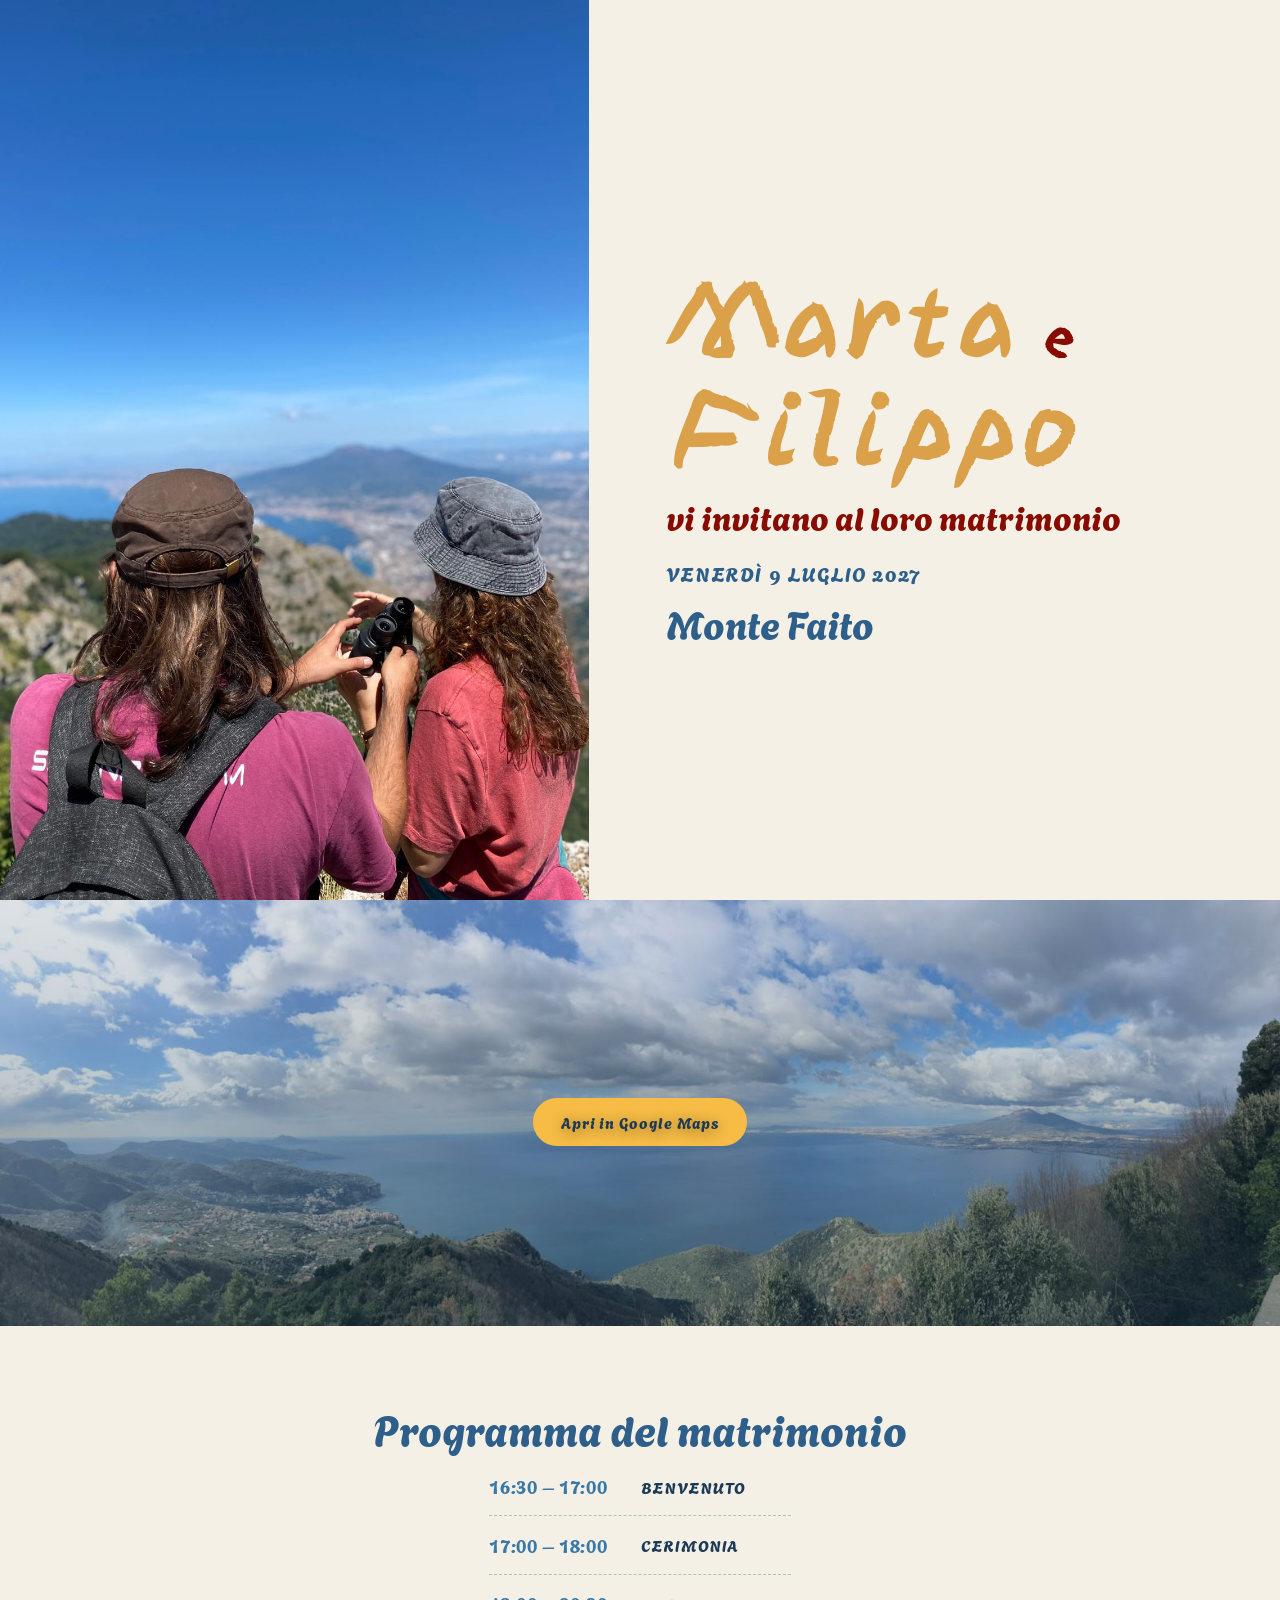
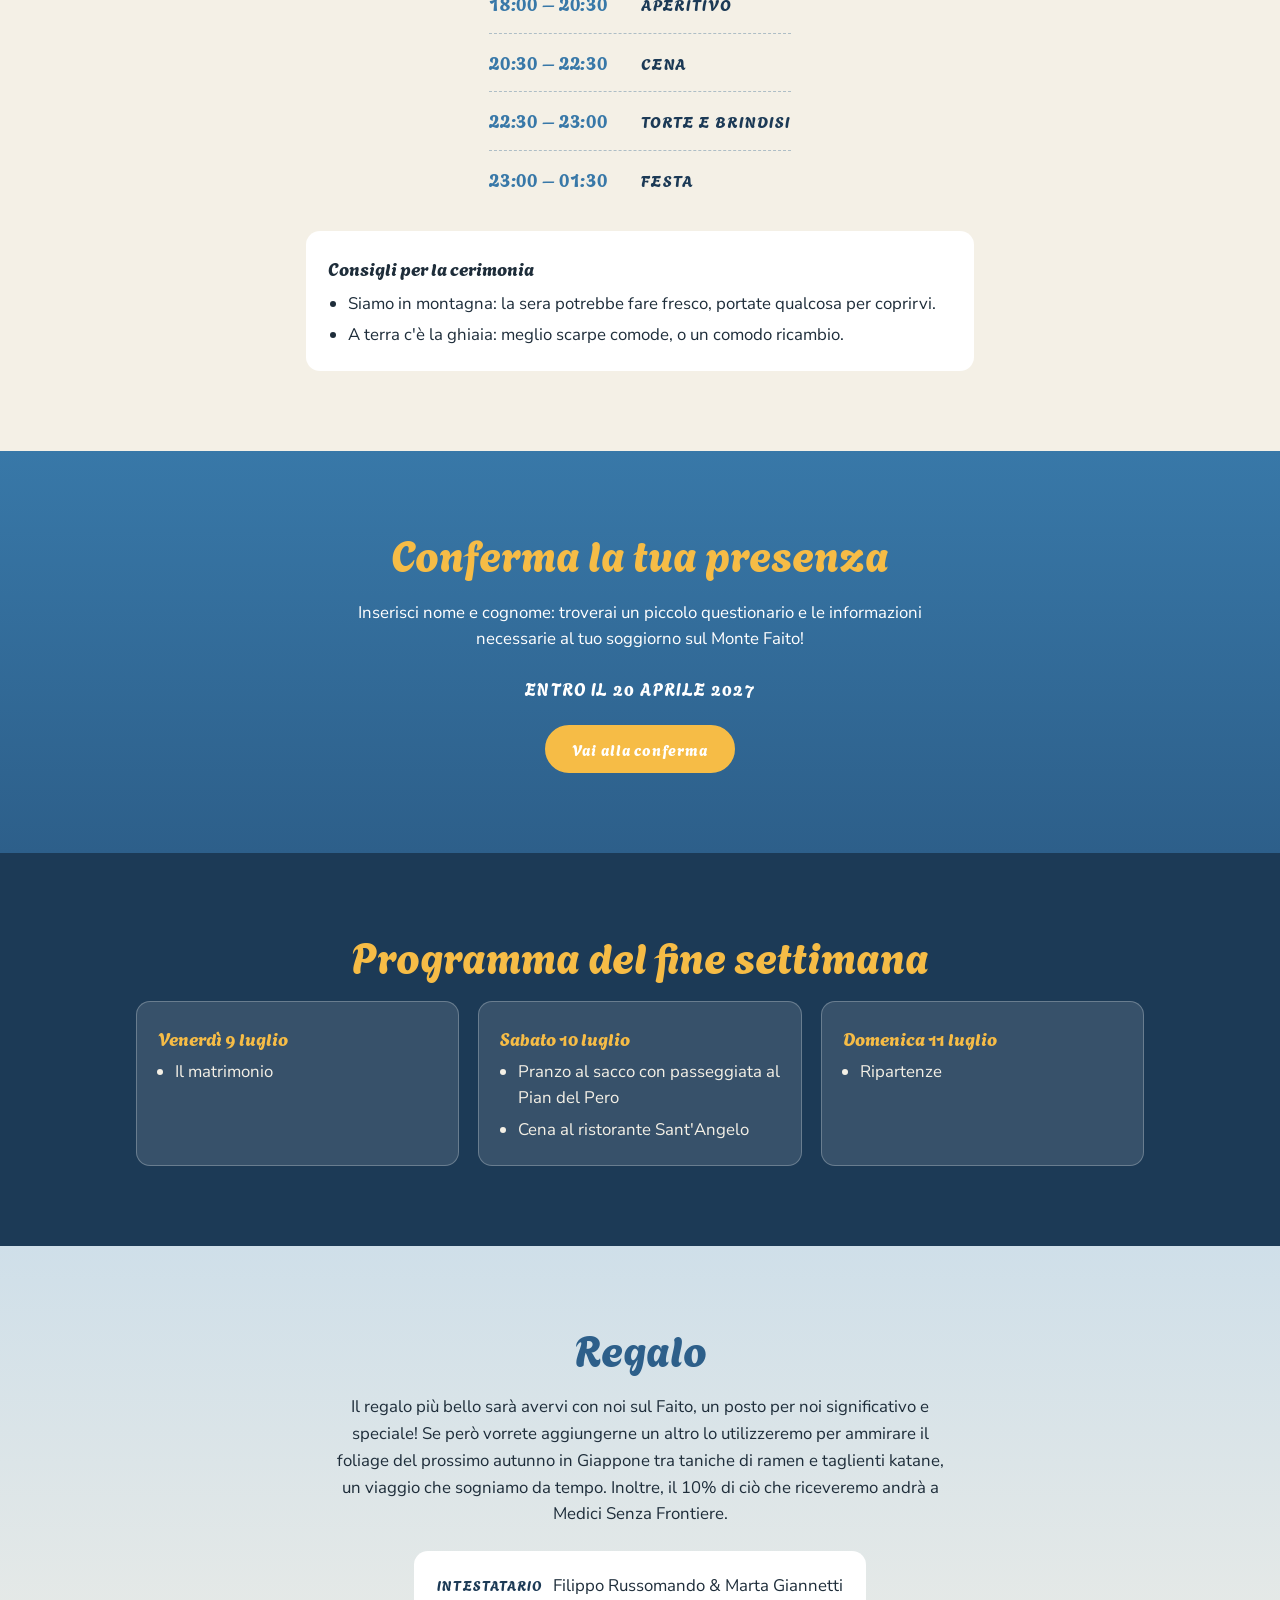
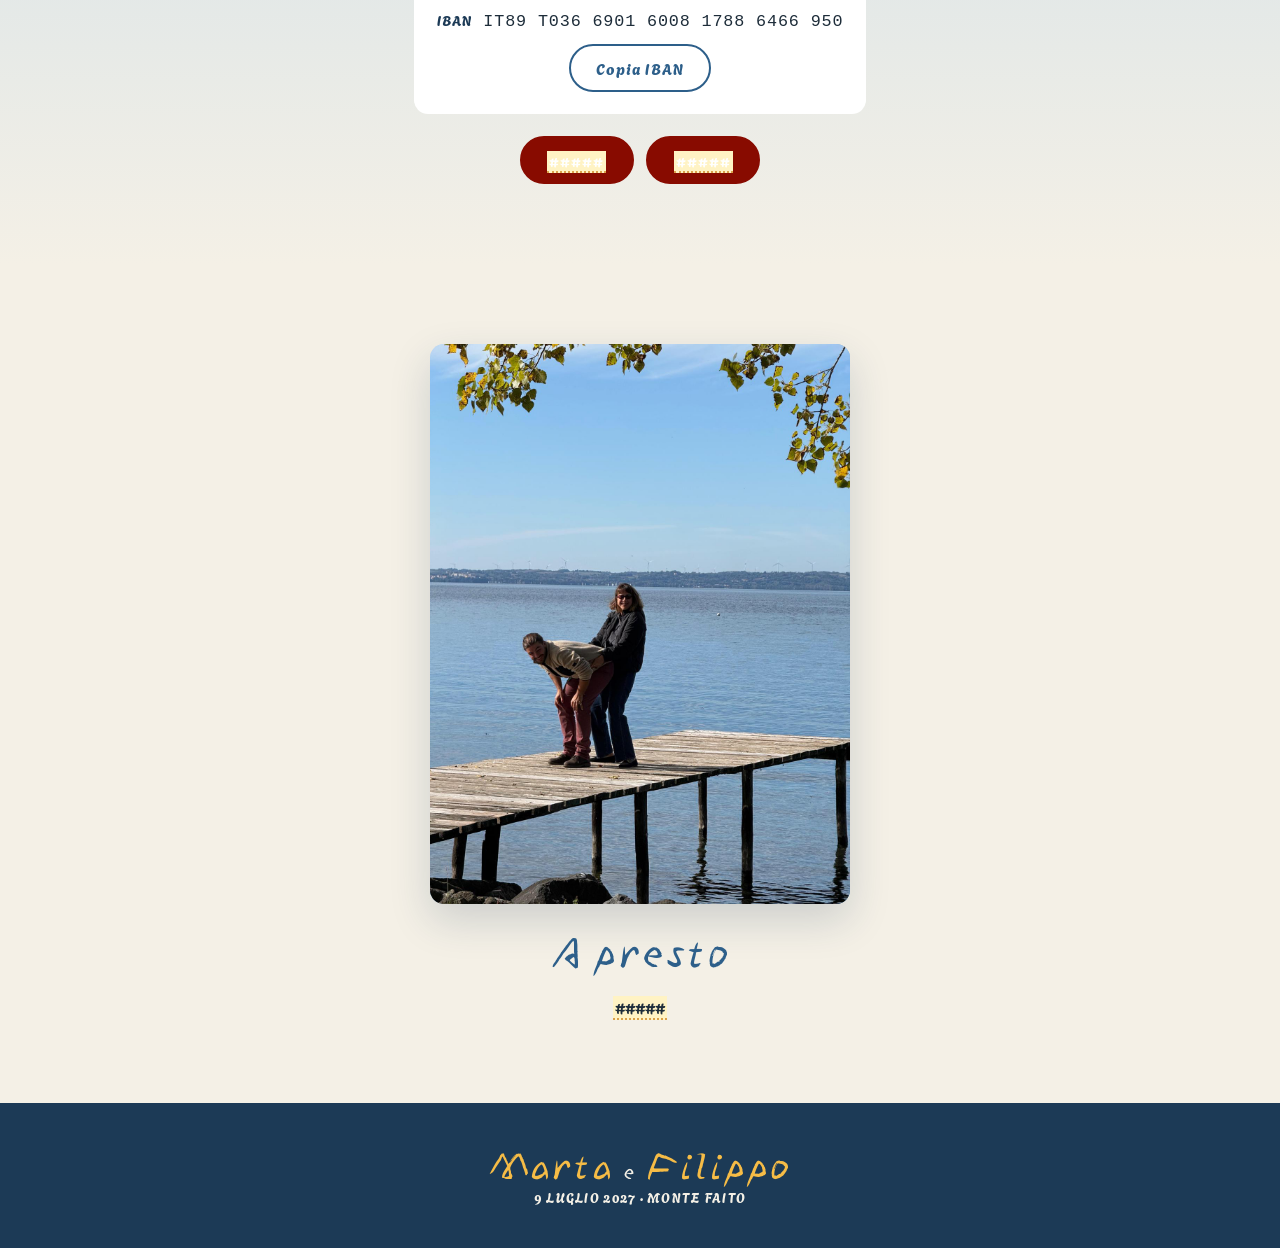
==== index.html @ ce26f8ef "Aggiornamento sito Co-Authored-By: Claude Fable 5.1 <noreply@anthropic.com>" ====
<!DOCTYPE html>
<html lang="it">
<head>
<meta charset="utf-8">
<meta name="viewport" content="width=device-width, initial-scale=1, viewport-fit=cover">
<title>Marta e Filippo</title>
<meta name="robots" content="noindex">
<meta property="og:title" content="Marta e Filippo">
<meta property="og:image" content="https://martaefilippo.github.io/giannettirussomando/assets/foto-1.jpg">
<link rel="preconnect" href="https://fonts.googleapis.com">
<link rel="preconnect" href="https://fonts.gstatic.com" crossorigin>
<link rel="stylesheet" href="https://fonts.googleapis.com/css2?family=Yuji+Boku&family=Agbalumo&family=Nunito+Sans:ital,wght@0,400;0,600;1,400&display=swap">
<link rel="stylesheet" href="stile.css">
</head>
<body>
<div id="app"></div>
<script src="landing.js"></script>
</body>
</html>
---- stile.css ----
/* Stile condiviso dalle tre pagine (landing, accesso, form).
   Layout: pagina unica a bande piene; i colori vengono dal save the date (guida di stile approvata).
   Tema unico chiaro, per scelta. */
:root {
  --cielo: #3878a8;
  --mare: #2d5f8a;
  --notte: #1c3a56;
  --azzurro: #cfdfe9;
  --nuvola: #f4f0e6;
  --giallo: #f6bc46;
  --oro: #daa14a;
  --rosso: #880b00;
  --verde: #445618;
  --verde-chiaro: #6d8a3a;
  --testo: #1e2d3a;
  --testo-tenue: #556573;
  --carta: #ffffff;

  --font-nomi: "Yuji Boku", "Segoe Script", cursive;
  --font-info: "Agbalumo", "Trebuchet MS", sans-serif;
  --font-testo: "Nunito Sans", "Segoe UI", sans-serif;

  --gl: max(16px, env(safe-area-inset-left, 0px));
  --gr: max(16px, env(safe-area-inset-right, 0px));
  --largo: 1040px;
  --stretto: 700px;
  --raggio: 14px;
}
* { box-sizing: border-box; }
html { scroll-behavior: smooth; scroll-padding-top: 70px; }
@media (prefers-reduced-motion: reduce) { html { scroll-behavior: auto; } }
body { margin: 0; background: var(--nuvola); color: var(--testo); font-family: var(--font-testo); font-size: 1.05rem; line-height: 1.6; }
img { max-width: 100%; height: auto; display: block; }
[hidden] { display: none !important; }
h1, h2, h3, p { margin: 0; }
h1, h2, h3 { text-wrap: balance; }
a { color: var(--mare); }
:focus-visible { outline: 3px solid var(--giallo); outline-offset: 2px; }

.seg { background: #fff3c4; border-bottom: 2px dotted var(--oro); padding: 0 .15em; font-family: var(--font-info); font-size: .9em; }

/* ---- contenitori e bande ---- */
.banda { padding-block: clamp(3rem, 7vw, 5rem); background: var(--nuvola); position: relative; }
.banda.azzurro { background: linear-gradient(180deg, var(--azzurro), var(--nuvola)); }
.banda.cielo { background: linear-gradient(180deg, var(--cielo) 0%, var(--mare) 100%); color: var(--carta); }
.banda.notte { background: var(--notte); color: var(--nuvola); }
.banda.foto { color: var(--carta); background-size: cover; background-position: center; }
.banda.foto::before { content: ""; position: absolute; inset: 0; background: linear-gradient(180deg, rgba(28,58,86,.35), rgba(28,58,86,.7)); }
.banda.foto > * { position: relative; }
.banda.cielo h2, .banda.notte h2, .banda.foto h2 { color: var(--giallo); }
.banda.cielo a, .banda.notte a, .banda.foto a { color: var(--carta); }
.banda.foto p, .banda.foto h2 { text-shadow: 0 1px 10px rgba(0,0,0,.35); }
.wrap { max-width: var(--largo); margin-inline: auto; padding-left: var(--gl); padding-right: var(--gr); display: grid; gap: 1.4rem; }
.wrap.stretto { max-width: var(--stretto); }
.centro { text-align: center; }
.lead { max-width: 62ch; margin-inline: auto; }
.tenue { color: var(--testo-tenue); }
.banda.cielo .tenue, .banda.notte .tenue, .banda.foto .tenue { color: var(--azzurro); }

h2.titolo { font-family: var(--font-info); font-weight: 400; font-size: clamp(1.9rem, 5vw, 2.6rem); color: var(--mare); line-height: 1.1; text-align: center; }
h3 { font-family: var(--font-info); font-weight: 400; font-size: 1.15rem; }
.etichetta { font-family: var(--font-info); font-size: .8rem; letter-spacing: .14em; text-transform: uppercase; color: var(--rosso); }
.banda.cielo .etichetta, .banda.notte .etichetta, .banda.foto .etichetta { color: var(--giallo); }
.nomi { font-family: var(--font-nomi); font-size: clamp(3rem, 10vw, 5.6rem); line-height: 1; color: var(--oro); }
.nomi .e { color: var(--rosso); font-size: .55em; }
.banda.cielo .nomi { color: var(--giallo); }
.banda.cielo .nomi .e { color: var(--nuvola); }
.info-riga { font-family: var(--font-info); font-size: 1.05rem; letter-spacing: .08em; text-transform: uppercase; }

/* ---- barra di navigazione ---- */
.topbar { position: sticky; top: env(safe-area-inset-top, 0px); z-index: 20; display: flex; align-items: center; justify-content: space-between; gap: 1rem; flex-wrap: wrap; padding-block: .55rem; padding-left: var(--gl); padding-right: var(--gr); background: rgba(244,240,230,.92); backdrop-filter: blur(8px); border-bottom: 1px solid #e3ddd0; }
body::before { content: ""; position: fixed; inset: 0 0 auto; height: env(safe-area-inset-top, 0px); z-index: 10; background: var(--nuvola); }
.marchio { font-family: var(--font-nomi); font-size: 1.6rem; color: var(--mare); text-decoration: none; line-height: 1; }
.marchio span { color: var(--oro); font-size: .8em; }
.nav { display: flex; gap: 1.1rem; flex-wrap: wrap; }
.nav a { font-family: var(--font-info); font-size: .8rem; letter-spacing: .1em; text-transform: uppercase; text-decoration: none; color: var(--notte); padding: .3rem 0; border-bottom: 2px solid transparent; }
.nav a:hover { border-bottom-color: var(--giallo); }
.menu-toggle { display: none; font-family: var(--font-info); font-size: .8rem; letter-spacing: .1em; text-transform: uppercase; background: none; border: 1px solid var(--mare); color: var(--mare); border-radius: 999px; padding: .4rem .9rem; cursor: pointer; }
@media (max-width: 680px) {
  .menu-toggle { display: inline-block; }
  .nav { display: none; width: 100%; flex-direction: column; gap: .2rem; padding-top: .4rem; }
  .nav.aperto { display: flex; }
}

/* ---- pulsanti ---- */
.btn { display: inline-block; font-family: var(--font-info); font-size: .95rem; letter-spacing: .06em; color: var(--carta); background: var(--rosso); border: 2px solid var(--rosso); border-radius: 999px; padding: .8rem 1.6rem; text-decoration: none; cursor: pointer; line-height: 1.2; }
.btn:hover { filter: brightness(.92); }
.btn.giallo { background: var(--giallo); border-color: var(--giallo); color: var(--notte); }
.btn.vuoto { background: transparent; color: var(--mare); border-color: var(--mare); }
.btn.vuoto:hover { background: var(--mare); color: var(--carta); filter: none; }
.banda.cielo .btn.vuoto, .banda.foto .btn.vuoto, .banda.notte .btn.vuoto { color: var(--carta); border-color: var(--carta); }
.btn[disabled] { opacity: .6; cursor: wait; }
.pulsanti { display: flex; gap: .8rem; flex-wrap: wrap; justify-content: center; }

/* ---- intro: foto a tutta altezza a sinistra, invito grande a destra ---- */
.sez-intro { padding: 0; }
.sez-intro .intro-griglia { display: grid; grid-template-columns: minmax(0, 46%) minmax(0, 1fr); min-height: 100vh; min-height: 100svh; }
.sez-intro .intro-griglia .foto { position: relative; margin: 0; width: calc(100vh * 0.75); width: calc(100svh * 0.75); max-width: 100%; height: auto; min-height: 100%; aspect-ratio: auto; border-radius: 0; box-shadow: none; justify-self: end; }
.sez-intro .intro-griglia .foto img { position: absolute; inset: 0; width: 100%; height: 100%; object-fit: cover; object-position: center 45%; }
.intro-testo { display: grid; gap: 1.4rem; align-content: center; justify-items: start; text-align: left; padding-block: 3rem; padding-left: clamp(2rem, 6vw, 5rem); padding-right: var(--gr); }
.intro-testo .nomi { font-size: clamp(3.4rem, 8.5vw, 8rem); }
.invito-frase { font-family: var(--font-info); font-size: clamp(1.5rem, 2.6vw, 2.3rem); color: var(--rosso); line-height: 1.2; }
.intro-testo .info-riga { color: var(--mare); font-size: clamp(1.05rem, 1.6vw, 1.4rem); line-height: 1.5; }
.intro-luogo { font-family: var(--font-info); font-size: clamp(1.7rem, 3vw, 2.8rem); color: var(--mare); line-height: 1.1; margin-top: -.6rem; }
@media (max-width: 760px) {
  .sez-intro .intro-griglia { grid-template-columns: 1fr; min-height: 0; }
  .sez-intro .intro-griglia .foto { aspect-ratio: auto; width: 100%; height: 100vh; height: 100svh; }
  .sez-intro .intro-griglia .foto img { object-position: center 60%; }
  .intro-testo { justify-items: stretch; text-align: center; padding: 1.4rem var(--gr) 2.4rem var(--gl); gap: .7rem; }
  .intro-testo > * { max-width: 100%; min-width: 0; overflow-wrap: anywhere; }
  .intro-testo .nomi { font-size: clamp(3rem, 12vw, 4.6rem); max-width: 100%; }
  .invito-frase { font-size: 1.5rem; }
  .intro-luogo { font-size: 1.9rem; margin-top: -.3rem; }
}
.foto { border-radius: var(--raggio); overflow: hidden; box-shadow: 0 16px 40px rgba(28,58,86,.18); aspect-ratio: 3 / 2; max-width: 100%; background: linear-gradient(135deg, var(--azzurro), var(--cielo)); display: grid; place-items: center; color: var(--carta); font-family: var(--font-info); letter-spacing: .1em; text-transform: uppercase; }
.foto img { width: 100%; height: 100%; object-fit: cover; }
.foto.verticale { aspect-ratio: 3 / 4; max-width: 420px; margin-inline: auto; }
.countdown { display: flex; justify-content: center; gap: clamp(.8rem, 4vw, 2rem); font-variant-numeric: tabular-nums; margin-top: .5rem; }
.countdown div { display: grid; justify-items: center; min-width: 3.2rem; }
.countdown b { font-family: var(--font-nomi); font-size: clamp(2.2rem, 7vw, 3.4rem); line-height: 1; color: var(--cielo); }
.banda.cielo .countdown b { color: var(--giallo); }
.countdown small { font-family: var(--font-info); font-size: .68rem; letter-spacing: .16em; text-transform: uppercase; color: var(--testo-tenue); }
.banda.cielo .countdown small { color: var(--azzurro); }

/* ---- schede ---- */
.schede { display: grid; grid-template-columns: repeat(auto-fit, minmax(min(100%, 260px), 1fr)); gap: 1.2rem; }
.scheda { background: var(--carta); color: var(--testo); border-radius: var(--raggio); padding: 1.4rem; border-top: 5px solid var(--giallo); display: grid; gap: .5rem; align-content: start; min-width: 0; }
.scheda .etichetta { color: var(--rosso); }
.scheda .ora { font-family: var(--font-nomi); font-size: 1.9rem; line-height: 1; color: var(--cielo); }
.scheda .btn { justify-self: start; margin-top: .3rem; }
.scheda ul { margin: 0; padding-left: 1.1rem; display: grid; gap: .3rem; }


/* ---- location: foto intera a tutta larghezza, scritta bianca sopra ---- */
.sez-location { padding: 0; }
.loc-foto { position: relative; width: 100%; }
.loc-foto img { width: 100%; height: auto; display: block; }
.loc-foto::after { content: ""; position: absolute; inset: 0; background: linear-gradient(180deg, rgba(28,58,86,.15), rgba(28,58,86,.45)); }
.loc-testo { position: absolute; inset: 0; z-index: 1; display: grid; align-content: center; justify-items: center; gap: .4rem; text-align: center; color: var(--carta); padding-left: var(--gl); padding-right: var(--gr); text-shadow: 0 2px 14px rgba(0,0,0,.45); }
.loc-testo h2 { font-family: var(--font-info); font-weight: 400; font-size: clamp(2rem, 6vw, 5rem); line-height: 1.05; color: var(--carta); }
.loc-testo p { font-family: var(--font-info); font-size: clamp(1rem, 2.2vw, 1.8rem); letter-spacing: .08em; text-transform: uppercase; }
.loc-btn-pc { margin-top: 1.2rem; }
.loc-btn-tel { display: none; }
@media (max-width: 760px) {
  .loc-testo { gap: .1rem; }
  .loc-testo h2 { font-size: clamp(1.6rem, 8vw, 2.4rem); }
  .loc-testo p { font-size: .8rem; }
  .loc-btn-pc { display: none; }
  .loc-btn-tel { display: flex; justify-content: center; padding: 1.4rem var(--gr) 1.8rem var(--gl); }
}

/* ---- programma ---- */
.timeline { list-style: none; margin: 0; padding: 0; display: grid; gap: 1rem; max-width: 520px; margin-inline: auto; }
.timeline li { display: grid; grid-template-columns: 8.5rem 1fr; gap: 1rem; align-items: center; padding-bottom: 1rem; border-bottom: 1px dashed rgba(45,95,138,.35); }
.timeline li:last-child { border-bottom: 0; }
.timeline time { font-family: var(--font-info); font-size: 1.1rem; color: var(--cielo); line-height: 1.2; font-variant-numeric: tabular-nums; white-space: nowrap; letter-spacing: .04em; }
@media (max-width: 760px) {
  .timeline li { grid-template-columns: 1fr; gap: .15rem; }
  .timeline time { font-size: 1rem; }
}
.timeline b { font-family: var(--font-info); font-weight: 400; font-size: 1rem; letter-spacing: .06em; text-transform: uppercase; color: var(--notte); display: block; }
.timeline p { color: var(--testo-tenue); }
.consigli { background: var(--carta); border-radius: var(--raggio); padding: 1.4rem; display: grid; gap: .5rem; }
.consigli ul { margin: 0; padding-left: 1.2rem; display: grid; gap: .3rem; }

/* ---- weekend ---- */
.giorni { display: grid; grid-template-columns: repeat(auto-fit, minmax(min(100%, 240px), 1fr)); gap: 1.2rem; }
.giorno { background: rgba(255,255,255,.12); border: 1px solid rgba(255,255,255,.25); border-radius: var(--raggio); padding: 1.3rem; display: grid; gap: .4rem; align-content: start; }
.giorno h3 { color: var(--giallo); }
.giorno ul { margin: 0; padding-left: 1.1rem; display: grid; gap: .3rem; }

/* ---- regalo ---- */
.iban { background: var(--carta); color: var(--testo); border-radius: var(--raggio); padding: 1.4rem; display: grid; gap: .5rem; justify-items: center; max-width: 560px; margin-inline: auto; text-align: center; }
.iban b { font-family: var(--font-info); font-weight: 400; letter-spacing: .08em; font-size: .85rem; text-transform: uppercase; color: var(--notte); margin-right: .4rem; }
.iban code { font-size: 1.05rem; letter-spacing: .05em; word-break: break-all; }

/* ---- piede ---- */
.piede { background: var(--notte); color: var(--nuvola); text-align: center; padding-block: 2.5rem; padding-left: var(--gl); padding-right: var(--gr); display: grid; gap: .4rem; font-family: var(--font-info); letter-spacing: .1em; text-transform: uppercase; font-size: .8rem; }
.piede .nomi { font-size: 2.4rem; color: var(--giallo); text-transform: none; letter-spacing: 0; }
.piede .nomi .e { color: var(--nuvola); }

/* ---- moduli (accesso e rsvp) ---- */
.modulo { background: var(--carta); border-radius: var(--raggio); padding: clamp(1.2rem, 4vw, 2rem); display: grid; gap: 1.2rem; box-shadow: 0 10px 30px rgba(28,58,86,.08); color: var(--testo); }
.campo { display: grid; gap: .4rem; margin: 0; padding: 0; border: 0; min-width: 0; }
.campo label, .campo legend { font-family: var(--font-info); font-size: .85rem; letter-spacing: .08em; text-transform: uppercase; color: var(--notte); }
.campo input[type="text"], .campo input[type="email"], .campo input[type="tel"], .campo textarea { font: inherit; padding: .7rem .9rem; border: 1px solid #c9d6e2; border-radius: 10px; background: var(--nuvola); width: 100%; color: var(--testo); }
.campo .aiuto { font-size: .9rem; color: var(--testo-tenue); }
.scelte { display: flex; gap: 1.2rem 1.6rem; flex-wrap: wrap; }
.scelte label { font-family: var(--font-testo); font-size: 1rem; letter-spacing: 0; text-transform: none; color: var(--testo); display: flex; align-items: center; gap: .45rem; }
.scelte input { width: 1.1rem; height: 1.1rem; accent-color: var(--rosso); }
.blocco { display: grid; gap: .9rem; padding-top: 1.2rem; border-top: 1px dashed rgba(45,95,138,.3); }
.blocco:first-child { border-top: 0; padding-top: 0; }
.blocco h3 { color: var(--mare); font-size: 1.3rem; }
.avviso { border-radius: 10px; padding: .9rem 1.1rem; background: var(--azzurro); color: var(--notte); }
.avviso.errore { background: #fbe3e0; color: var(--rosso); }
.avviso.ok { background: #e6efd9; color: var(--verde); }
.saluto { font-family: var(--font-nomi); font-size: clamp(2rem, 6vw, 3rem); line-height: 1.1; color: var(--oro); }
.prova { font-size: .85rem; color: var(--testo-tenue); border: 1px dashed var(--oro); border-radius: 10px; padding: .6rem .9rem; }

/* ---- badge "Powered by Netlify": resta visibile, ma sul telefono va in alto a destra
   sopra il cielo della foto, dove non copre testi né pulsanti ---- */
@media (max-width: 760px) {
  #nl-badge-frame { top: 10px !important; bottom: auto !important; right: 10px !important; transform: scale(.85) !important; transform-origin: top right !important; }
}
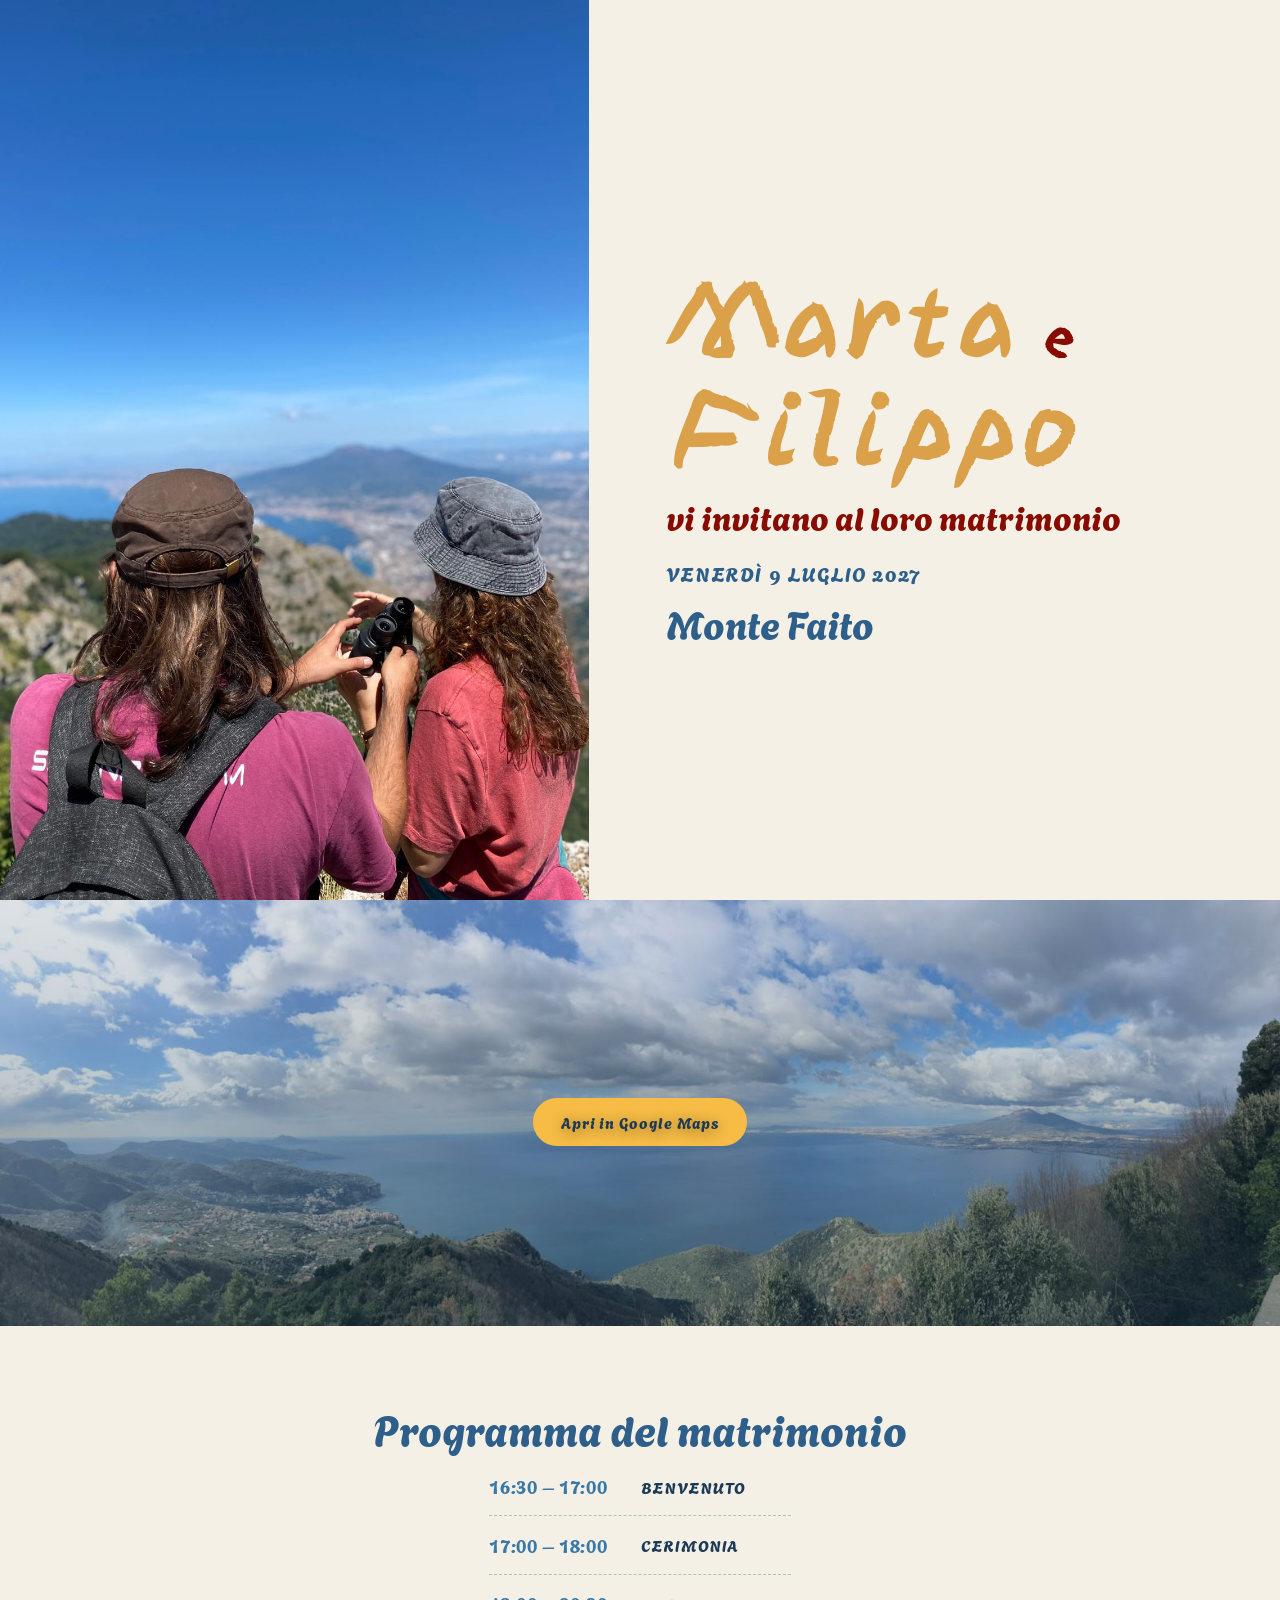
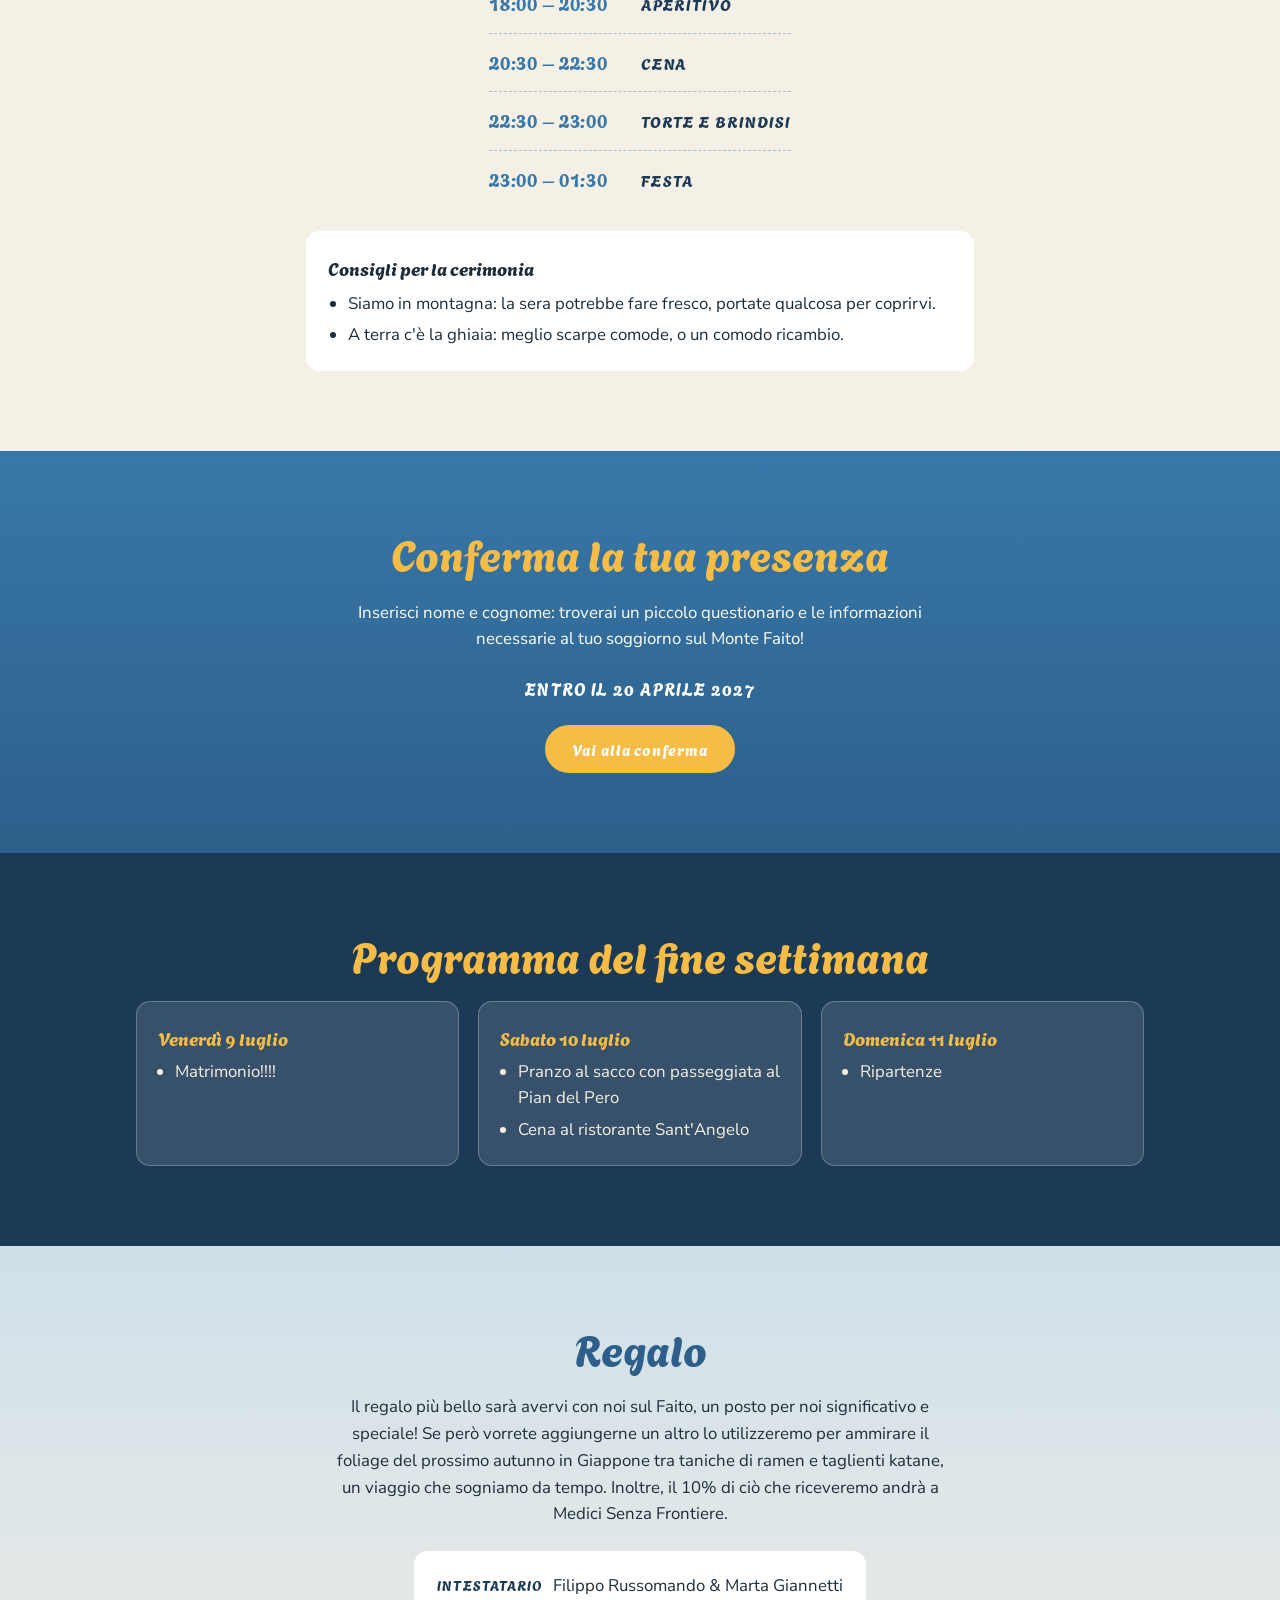
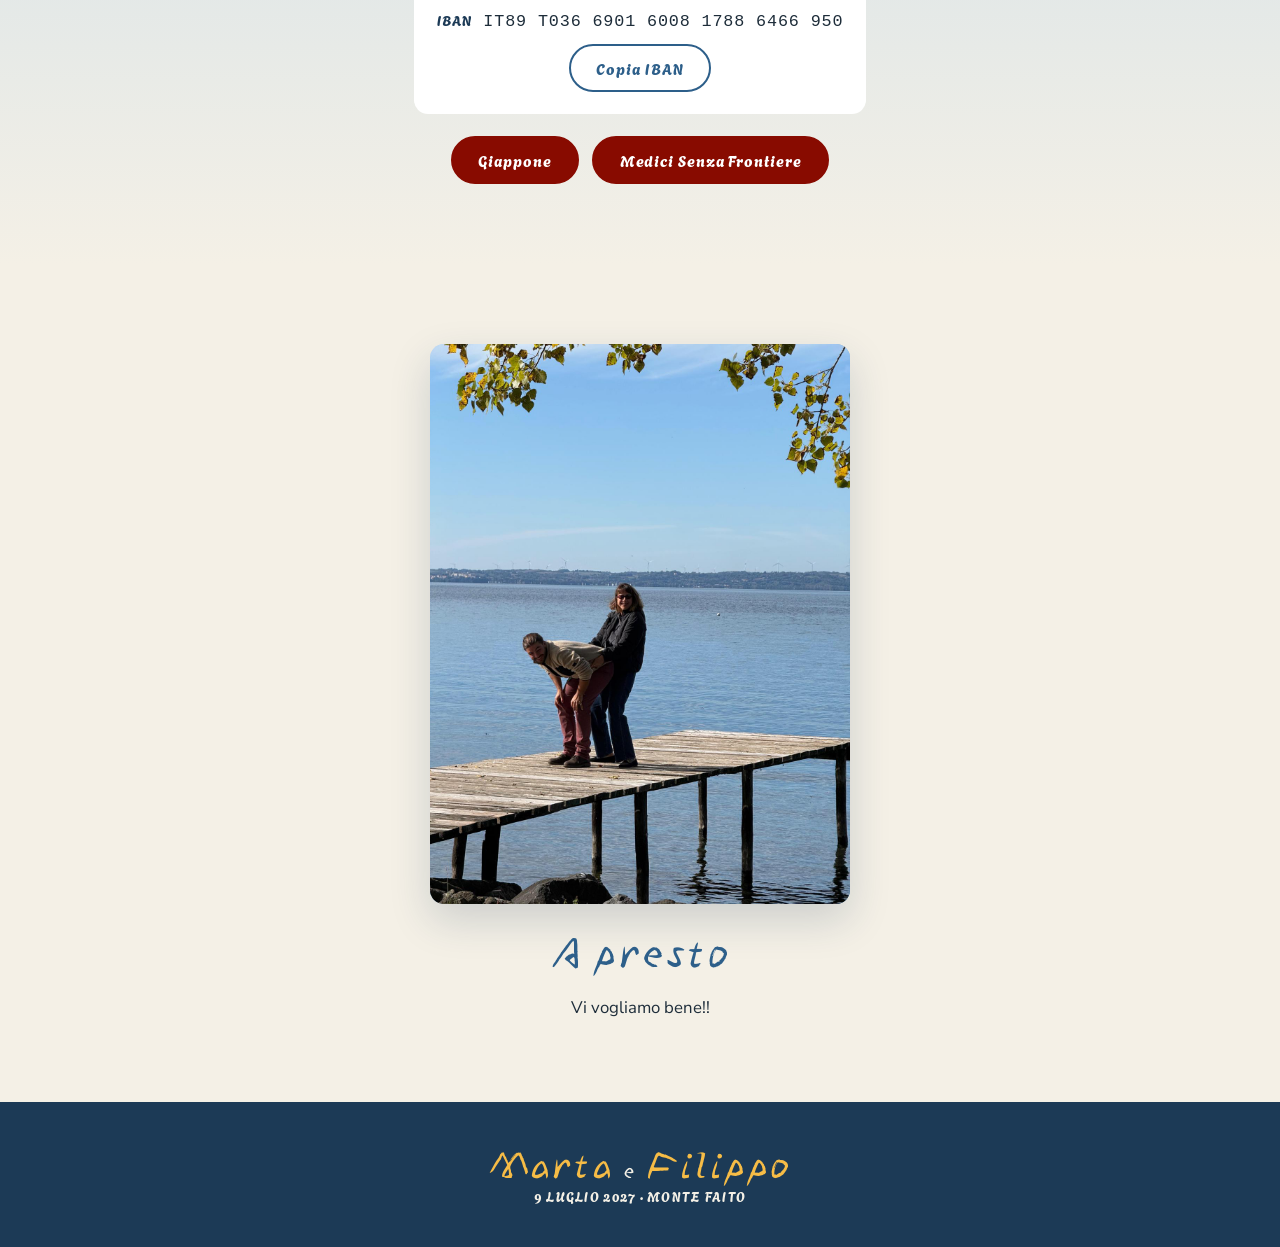
==== commit 6da3237c: "Aggiornamento sito Co-Authored-By: Claude Fable 5.1 <noreply@anthropic.com>" ====
--- a/index.html
+++ b/index.html
@@ -6,7 +6,7 @@
 <title>Marta e Filippo</title>
 <meta name="robots" content="noindex">
 <meta property="og:title" content="Marta e Filippo">
-<meta property="og:image" content="https://martaefilippo.github.io/giannettirussomando/assets/foto-1.jpg">
+<meta property="og:image" content="https://martaefilippo.it/assets/foto-1.jpg">
 <link rel="preconnect" href="https://fonts.googleapis.com">
 <link rel="preconnect" href="https://fonts.gstatic.com" crossorigin>
 <link rel="stylesheet" href="https://fonts.googleapis.com/css2?family=Yuji+Boku&family=Agbalumo&family=Nunito+Sans:ital,wght@0,400;0,600;1,400&display=swap">
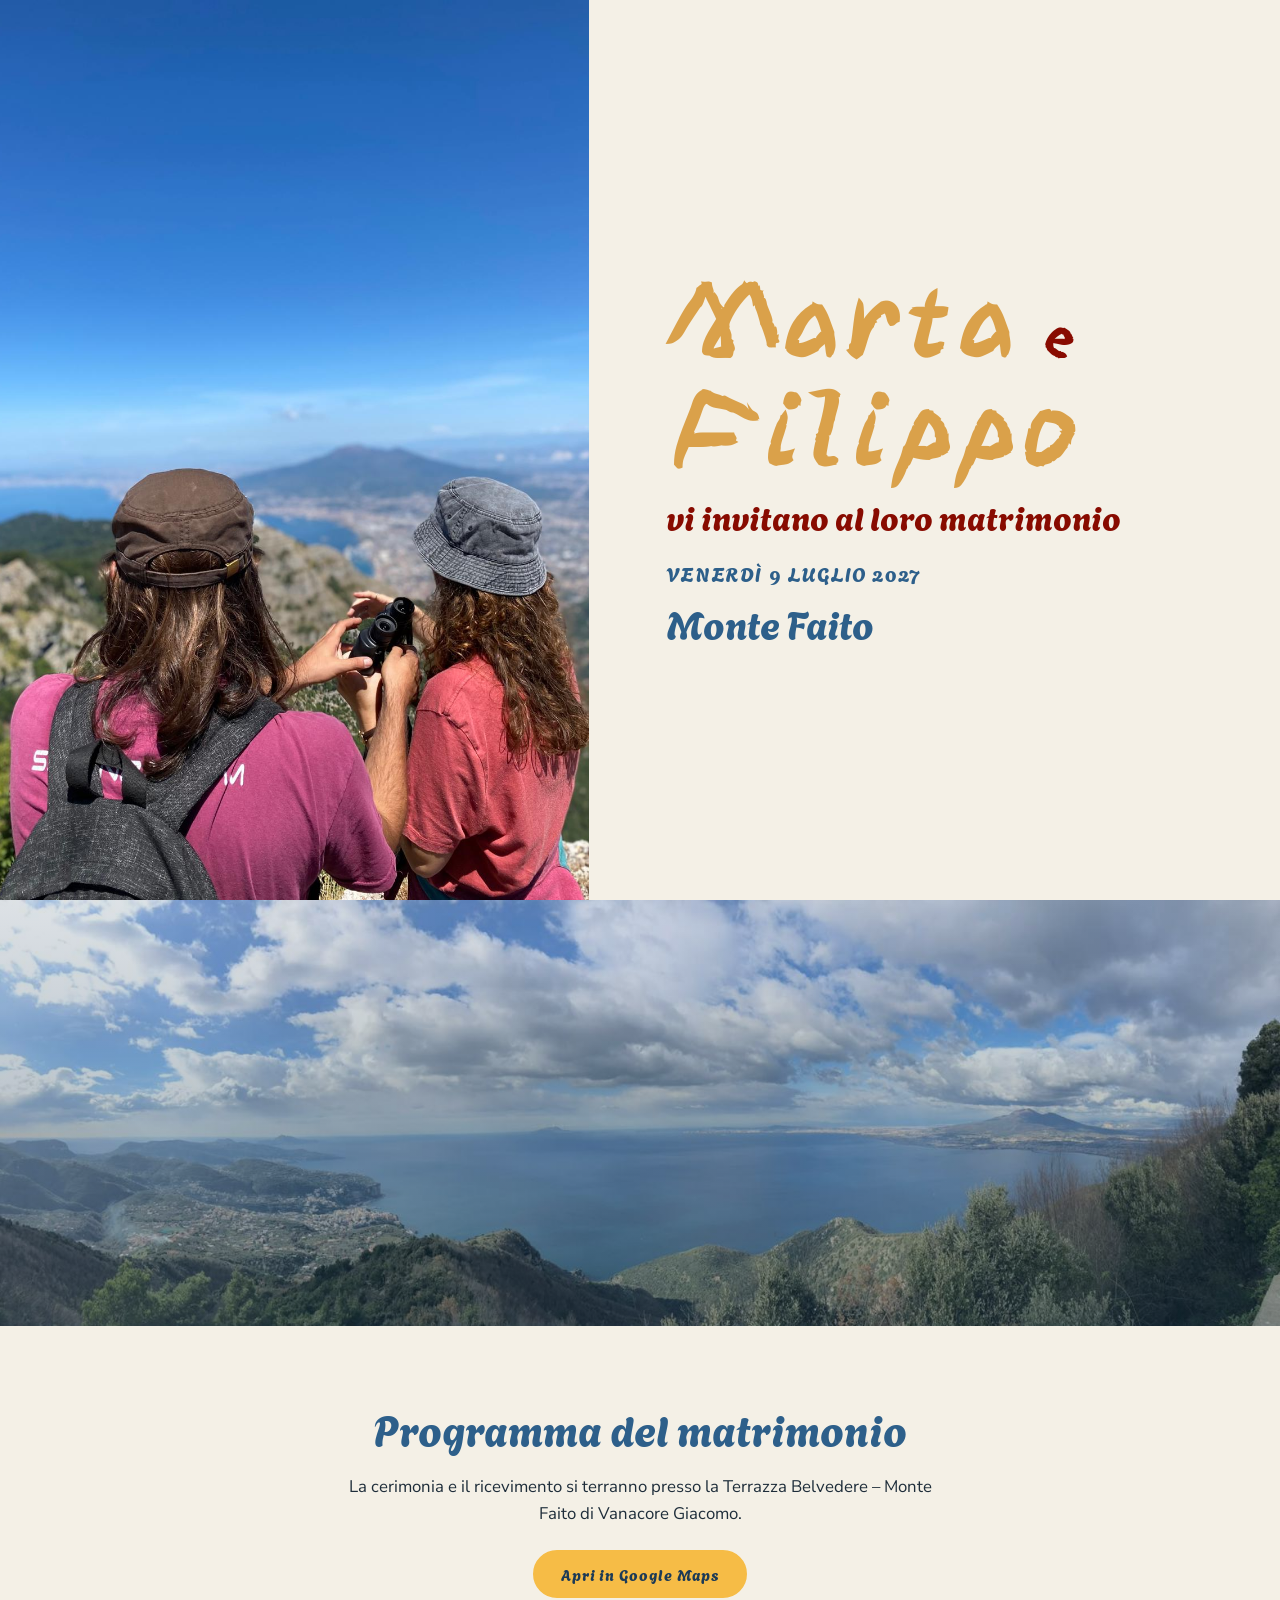
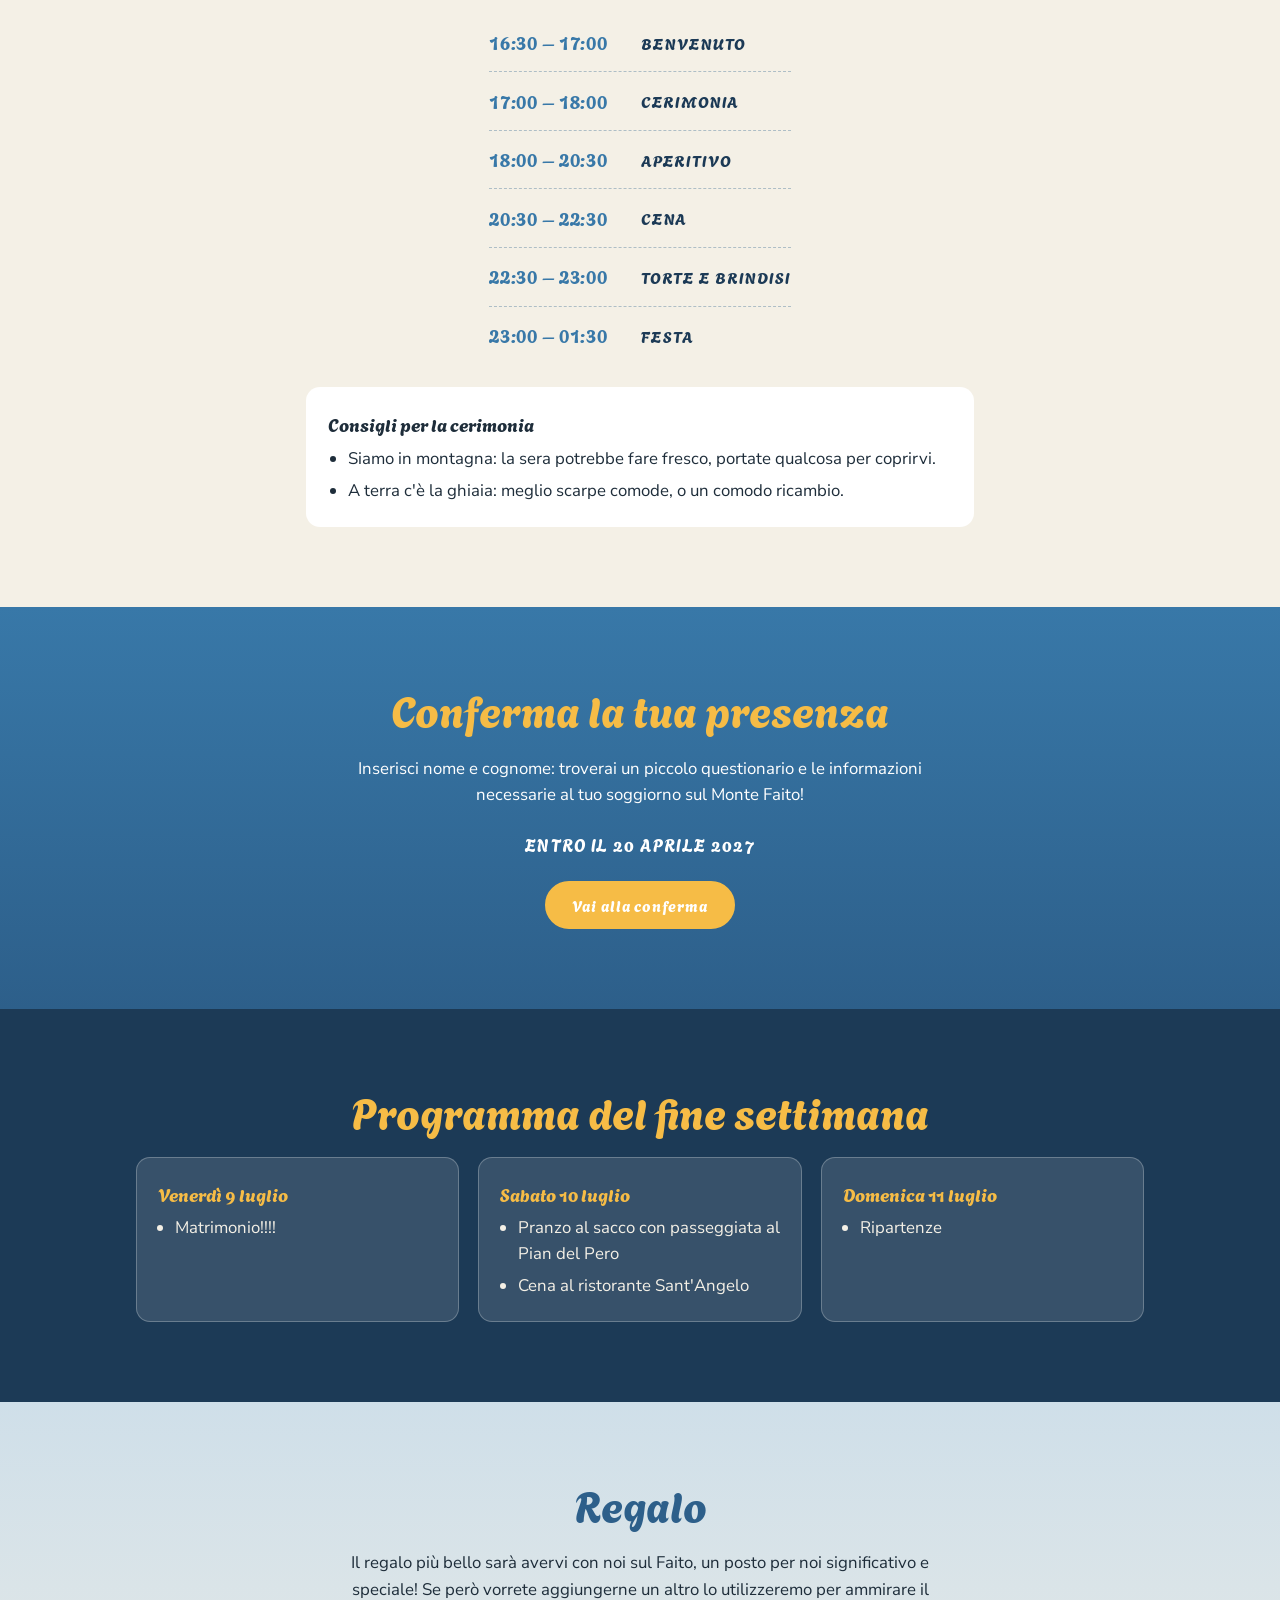
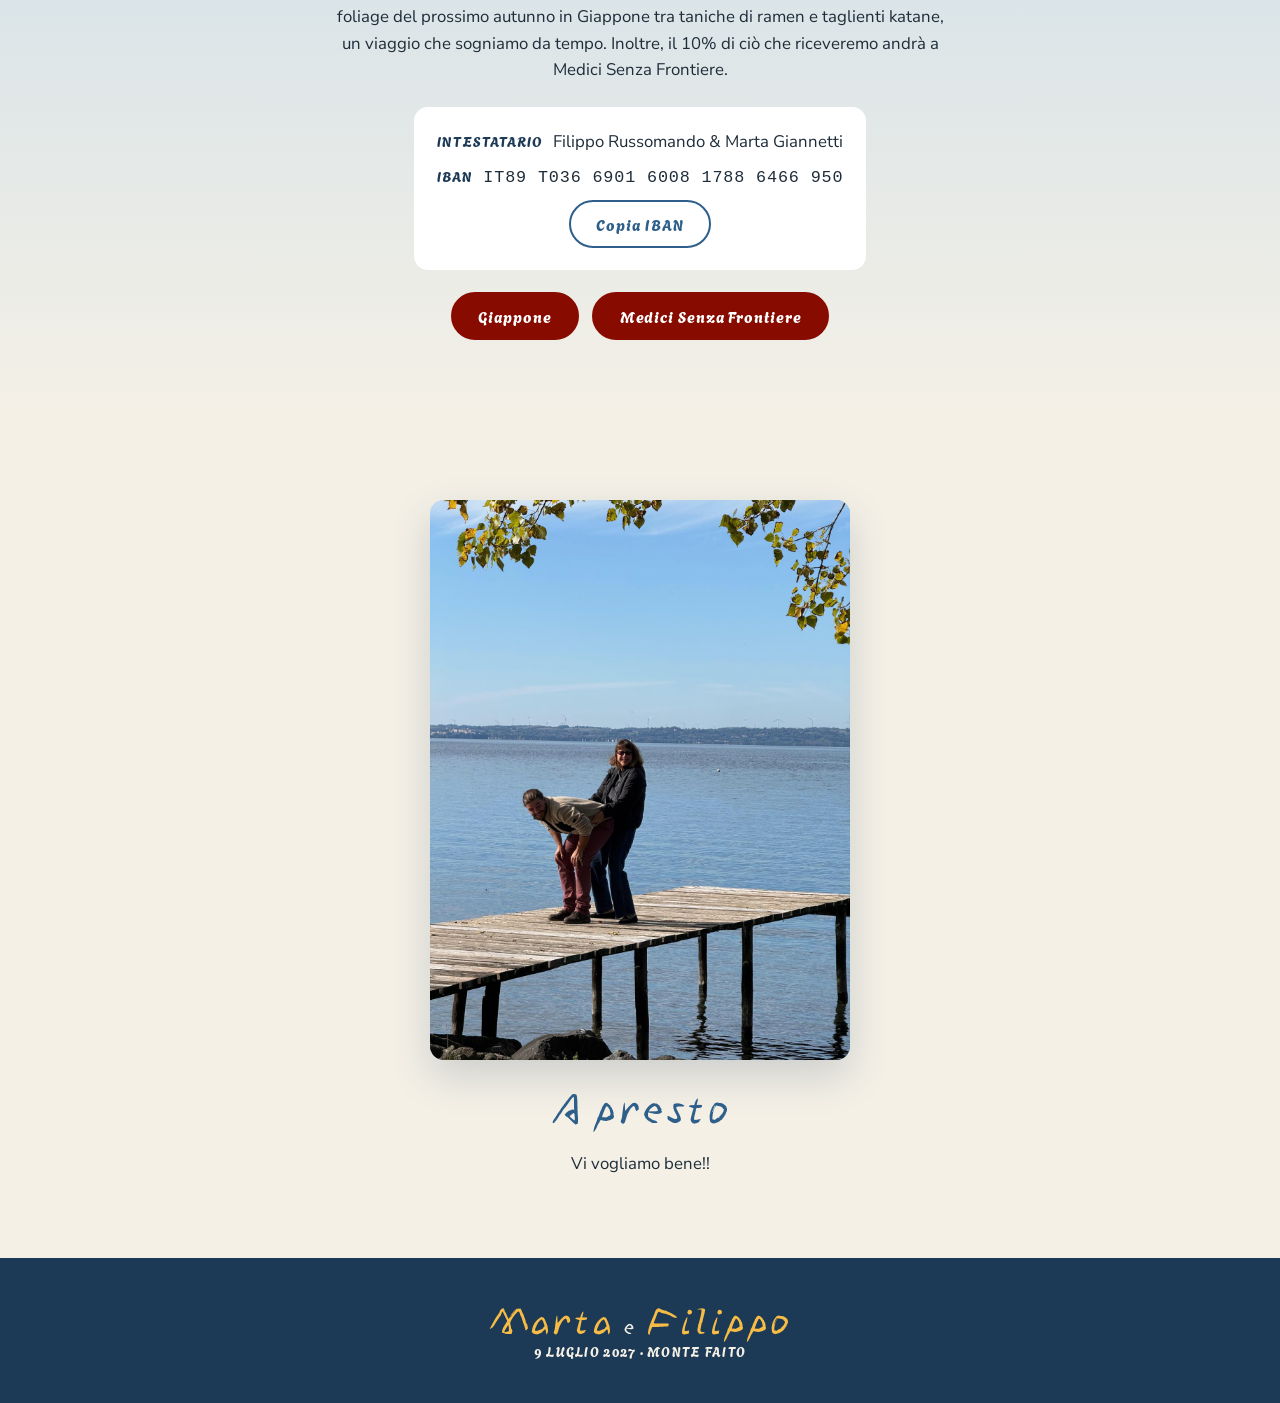
==== commit 3b2991f4: "Aggiornamento sito Co-Authored-By: Claude Fable 5.1 <noreply@anthropic.com>" ====
--- a/index.html
+++ b/index.html
@@ -9,7 +9,7 @@
 <meta property="og:image" content="https://martaefilippo.it/assets/foto-1.jpg">
 <link rel="preconnect" href="https://fonts.googleapis.com">
 <link rel="preconnect" href="https://fonts.gstatic.com" crossorigin>
-<link rel="stylesheet" href="https://fonts.googleapis.com/css2?family=Yuji+Boku&family=Agbalumo&family=Nunito+Sans:ital,wght@0,400;0,600;1,400&display=swap">
+<link rel="stylesheet" href="https://fonts.googleapis.com/css2?family=Yuji+Boku&family=Agbalumo&family=Nunito+Sans:ital,wght@0,400;0,600;0,800;1,400&display=swap">
 <link rel="stylesheet" href="stile.css">
 </head>
 <body>
--- a/stile.css
+++ b/stile.css
@@ -150,7 +150,7 @@
 }
 
 /* ---- programma ---- */
-.timeline { list-style: none; margin: 0; padding: 0; display: grid; gap: 1rem; max-width: 520px; margin-inline: auto; }
+.timeline { list-style: none; margin: .6rem 0 0; padding: 0; display: grid; gap: 1rem; max-width: 520px; margin-inline: auto; }
 .timeline li { display: grid; grid-template-columns: 8.5rem 1fr; gap: 1rem; align-items: center; padding-bottom: 1rem; border-bottom: 1px dashed rgba(45,95,138,.35); }
 .timeline li:last-child { border-bottom: 0; }
 .timeline time { font-family: var(--font-info); font-size: 1.1rem; color: var(--cielo); line-height: 1.2; font-variant-numeric: tabular-nums; white-space: nowrap; letter-spacing: .04em; }
@@ -172,12 +172,20 @@
 /* ---- regalo ---- */
 .iban { background: var(--carta); color: var(--testo); border-radius: var(--raggio); padding: 1.4rem; display: grid; gap: .5rem; justify-items: center; max-width: 560px; margin-inline: auto; text-align: center; }
 .iban b { font-family: var(--font-info); font-weight: 400; letter-spacing: .08em; font-size: .85rem; text-transform: uppercase; color: var(--notte); margin-right: .4rem; }
+.iban .aiuto { font-size: .9rem; color: var(--testo-tenue); max-width: 46ch; }
+.iban .aiuto b { font-family: var(--font-testo); font-weight: 700; text-transform: none; letter-spacing: 0; font-size: inherit; color: var(--testo); margin: 0; }
+.iban i { font-style: italic; color: var(--testo); }
 .iban code { font-size: 1.05rem; letter-spacing: .05em; word-break: break-all; }
 
 /* ---- piede ---- */
 .piede { background: var(--notte); color: var(--nuvola); text-align: center; padding-block: 2.5rem; padding-left: var(--gl); padding-right: var(--gr); display: grid; gap: .4rem; font-family: var(--font-info); letter-spacing: .1em; text-transform: uppercase; font-size: .8rem; }
 .piede .nomi { font-size: 2.4rem; color: var(--giallo); text-transform: none; letter-spacing: 0; }
 .piede .nomi .e { color: var(--nuvola); }
+
+/* ---- intro del questionario ---- */
+.intro-questionario { display: grid; gap: .9rem; justify-items: center; }
+.intro-questionario .iban { margin: .4rem auto 0; width: 100%; }
+.intro-questionario p.lead b { font-weight: 800; color: var(--notte); }
 
 /* ---- moduli (accesso e rsvp) ---- */
 .modulo { background: var(--carta); border-radius: var(--raggio); padding: clamp(1.2rem, 4vw, 2rem); display: grid; gap: 1.2rem; box-shadow: 0 10px 30px rgba(28,58,86,.08); color: var(--testo); }
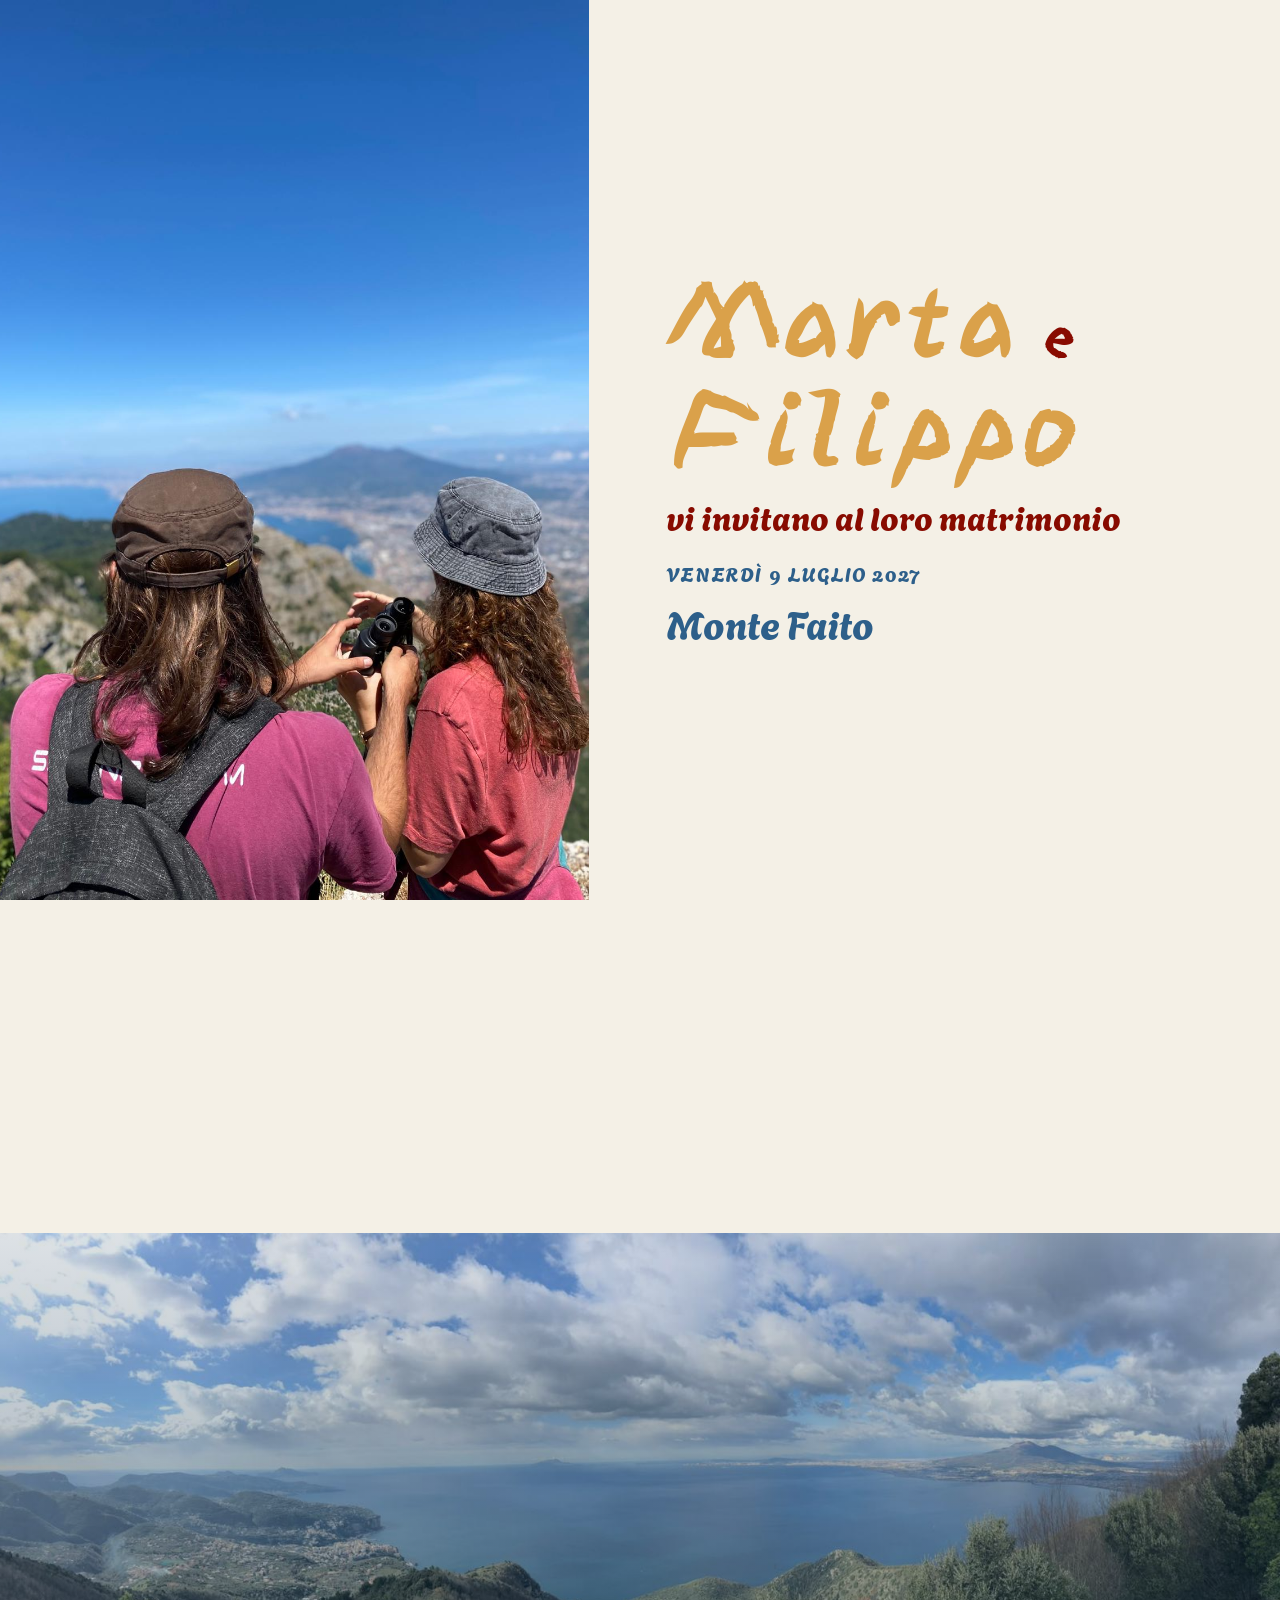
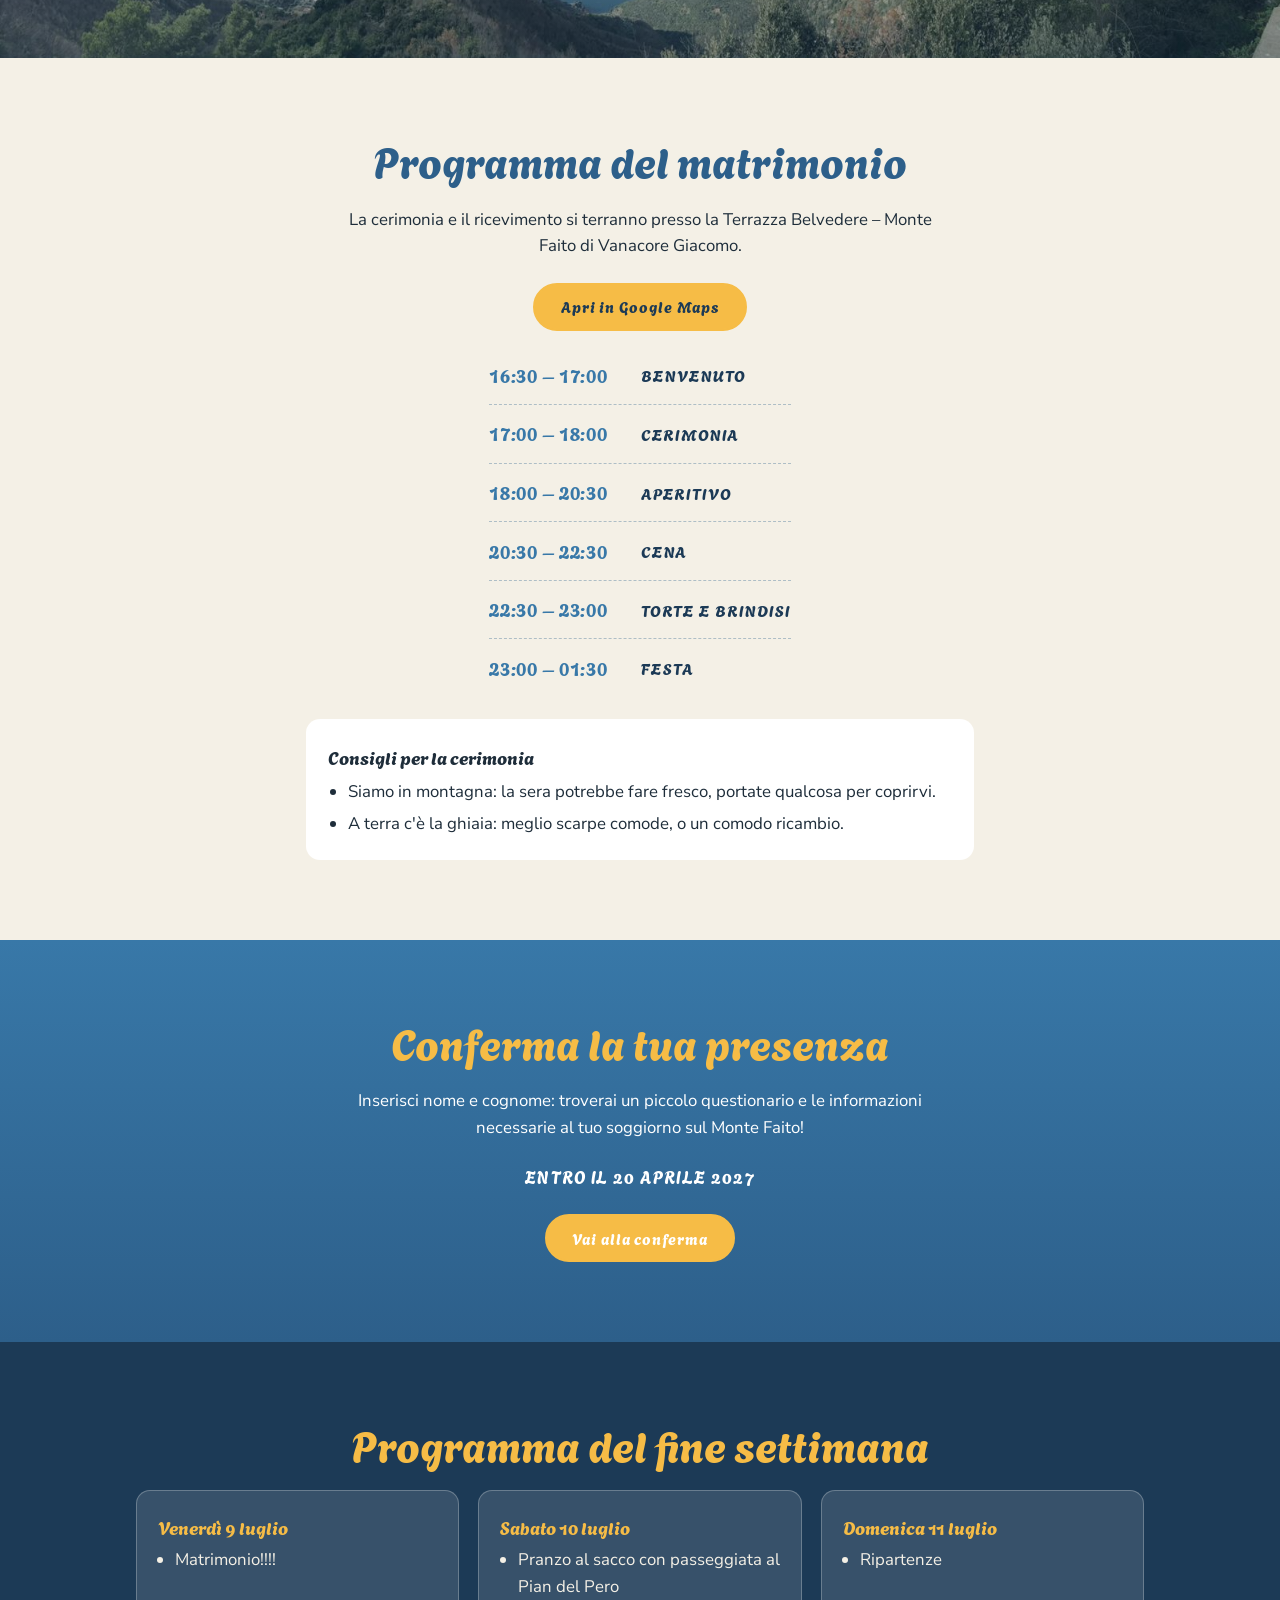
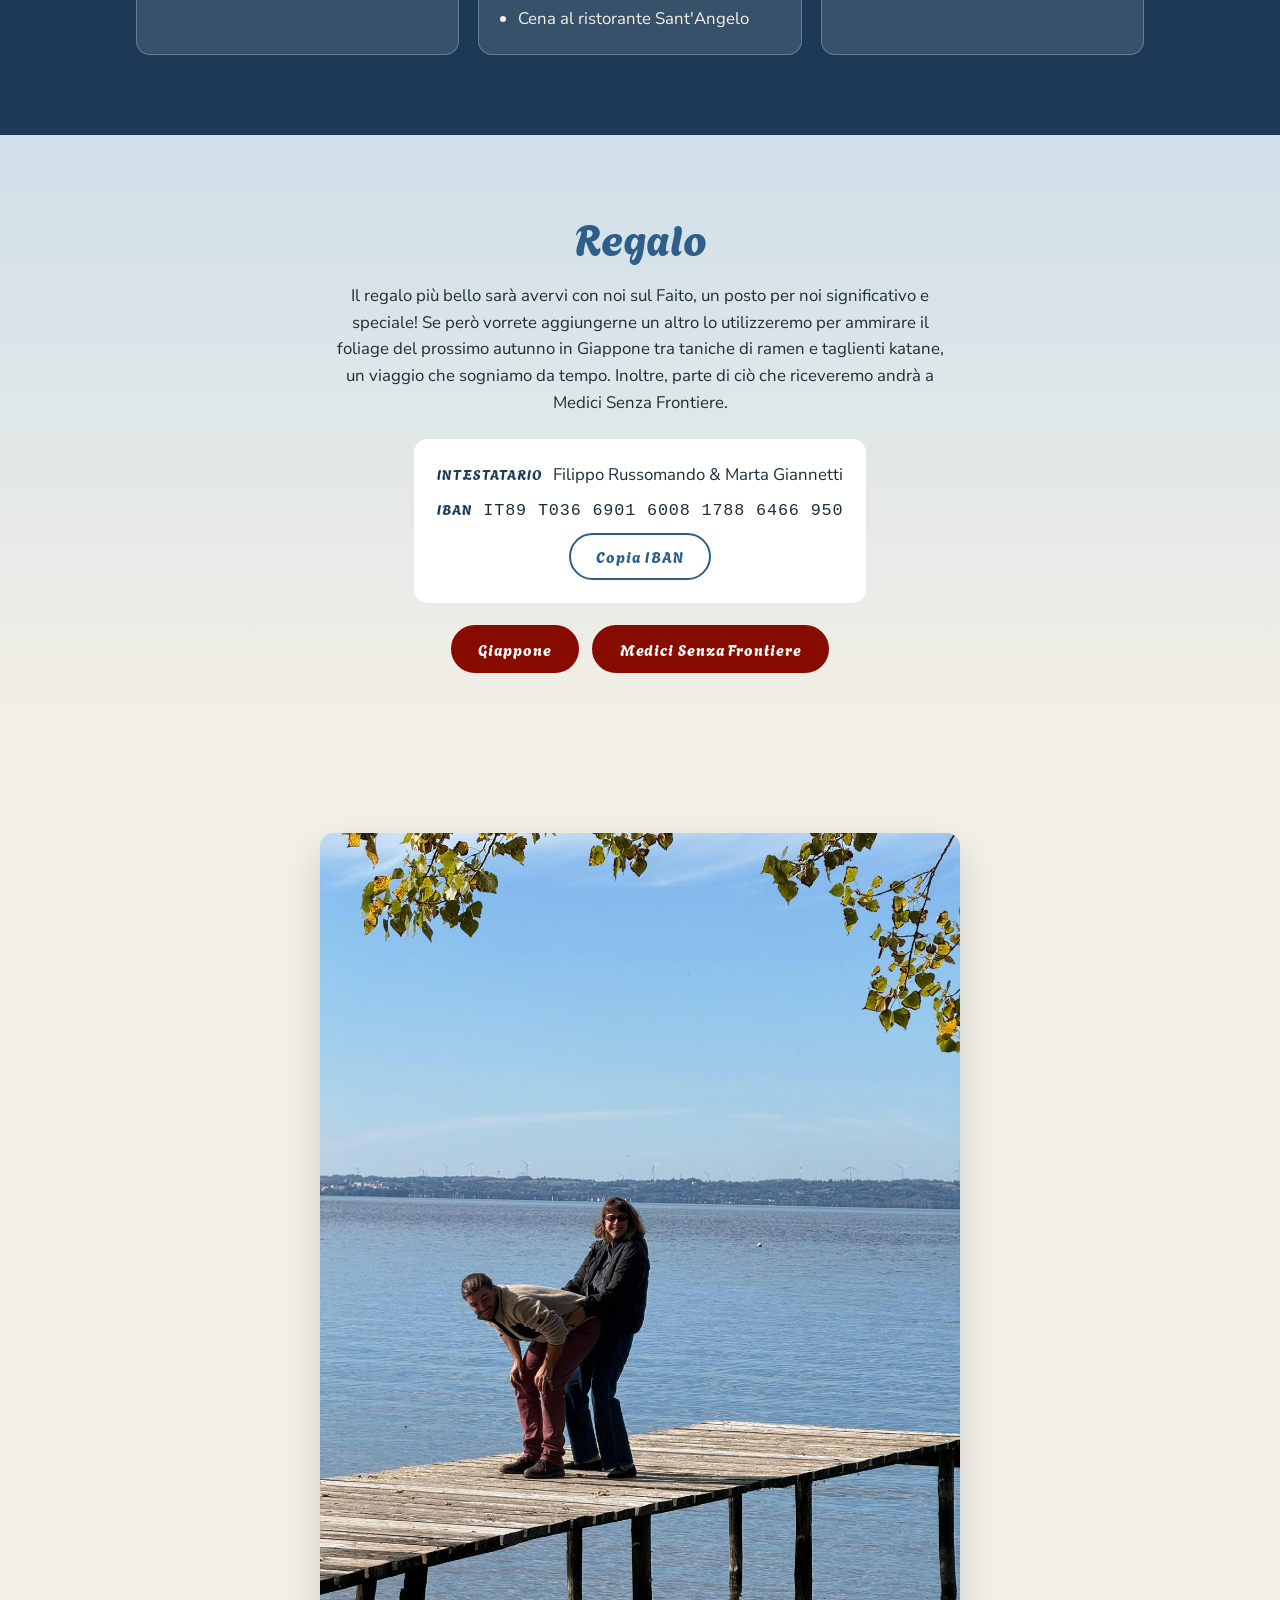
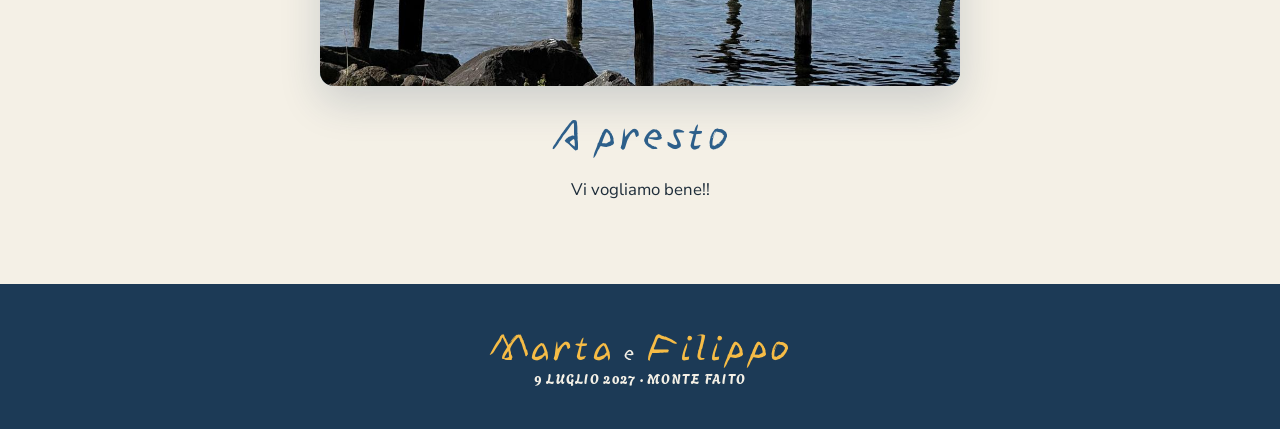
==== commit c4fdb5e0: "Aggiornamento sito Co-Authored-By: Claude Fable 5.1 <noreply@anthropic.com>" ====
--- a/index.html
+++ b/index.html
@@ -6,14 +6,14 @@
 <title>Marta e Filippo</title>
 <meta name="robots" content="noindex">
 <meta property="og:title" content="Marta e Filippo">
-<meta property="og:image" content="https://martaefilippo.it/assets/foto-1.jpg">
+<meta property="og:image" content="https://martaefilippo-faito.it/assets/foto-1.jpg">
 <link rel="preconnect" href="https://fonts.googleapis.com">
 <link rel="preconnect" href="https://fonts.gstatic.com" crossorigin>
 <link rel="stylesheet" href="https://fonts.googleapis.com/css2?family=Yuji+Boku&family=Agbalumo&family=Nunito+Sans:ital,wght@0,400;0,600;0,800;1,400&display=swap">
-<link rel="stylesheet" href="stile.css">
+<link rel="stylesheet" href="stile.css?v=20261112122745">
 </head>
 <body>
 <div id="app"></div>
-<script src="landing.js"></script>
+<script src="landing.js?v=20261112122745"></script>
 </body>
 </html>
--- a/stile.css
+++ b/stile.css
@@ -115,6 +115,7 @@
 .foto { border-radius: var(--raggio); overflow: hidden; box-shadow: 0 16px 40px rgba(28,58,86,.18); aspect-ratio: 3 / 2; max-width: 100%; background: linear-gradient(135deg, var(--azzurro), var(--cielo)); display: grid; place-items: center; color: var(--carta); font-family: var(--font-info); letter-spacing: .1em; text-transform: uppercase; }
 .foto img { width: 100%; height: 100%; object-fit: cover; }
 .foto.verticale { aspect-ratio: 3 / 4; max-width: 420px; margin-inline: auto; }
+@media (min-width: 761px) { .sez-saluto .foto.verticale { max-width: clamp(640px, 48vw, 1100px); } }
 .countdown { display: flex; justify-content: center; gap: clamp(.8rem, 4vw, 2rem); font-variant-numeric: tabular-nums; margin-top: .5rem; }
 .countdown div { display: grid; justify-items: center; min-width: 3.2rem; }
 .countdown b { font-family: var(--font-nomi); font-size: clamp(2.2rem, 7vw, 3.4rem); line-height: 1; color: var(--cielo); }
@@ -133,6 +134,7 @@
 
 /* ---- location: foto intera a tutta larghezza, scritta bianca sopra ---- */
 .sez-location { padding: 0; }
+@media (min-width: 761px) { .sez-location { padding-top: clamp(16rem, 26vw, 30rem); } }
 .loc-foto { position: relative; width: 100%; }
 .loc-foto img { width: 100%; height: auto; display: block; }
 .loc-foto::after { content: ""; position: absolute; inset: 0; background: linear-gradient(180deg, rgba(28,58,86,.15), rgba(28,58,86,.45)); }
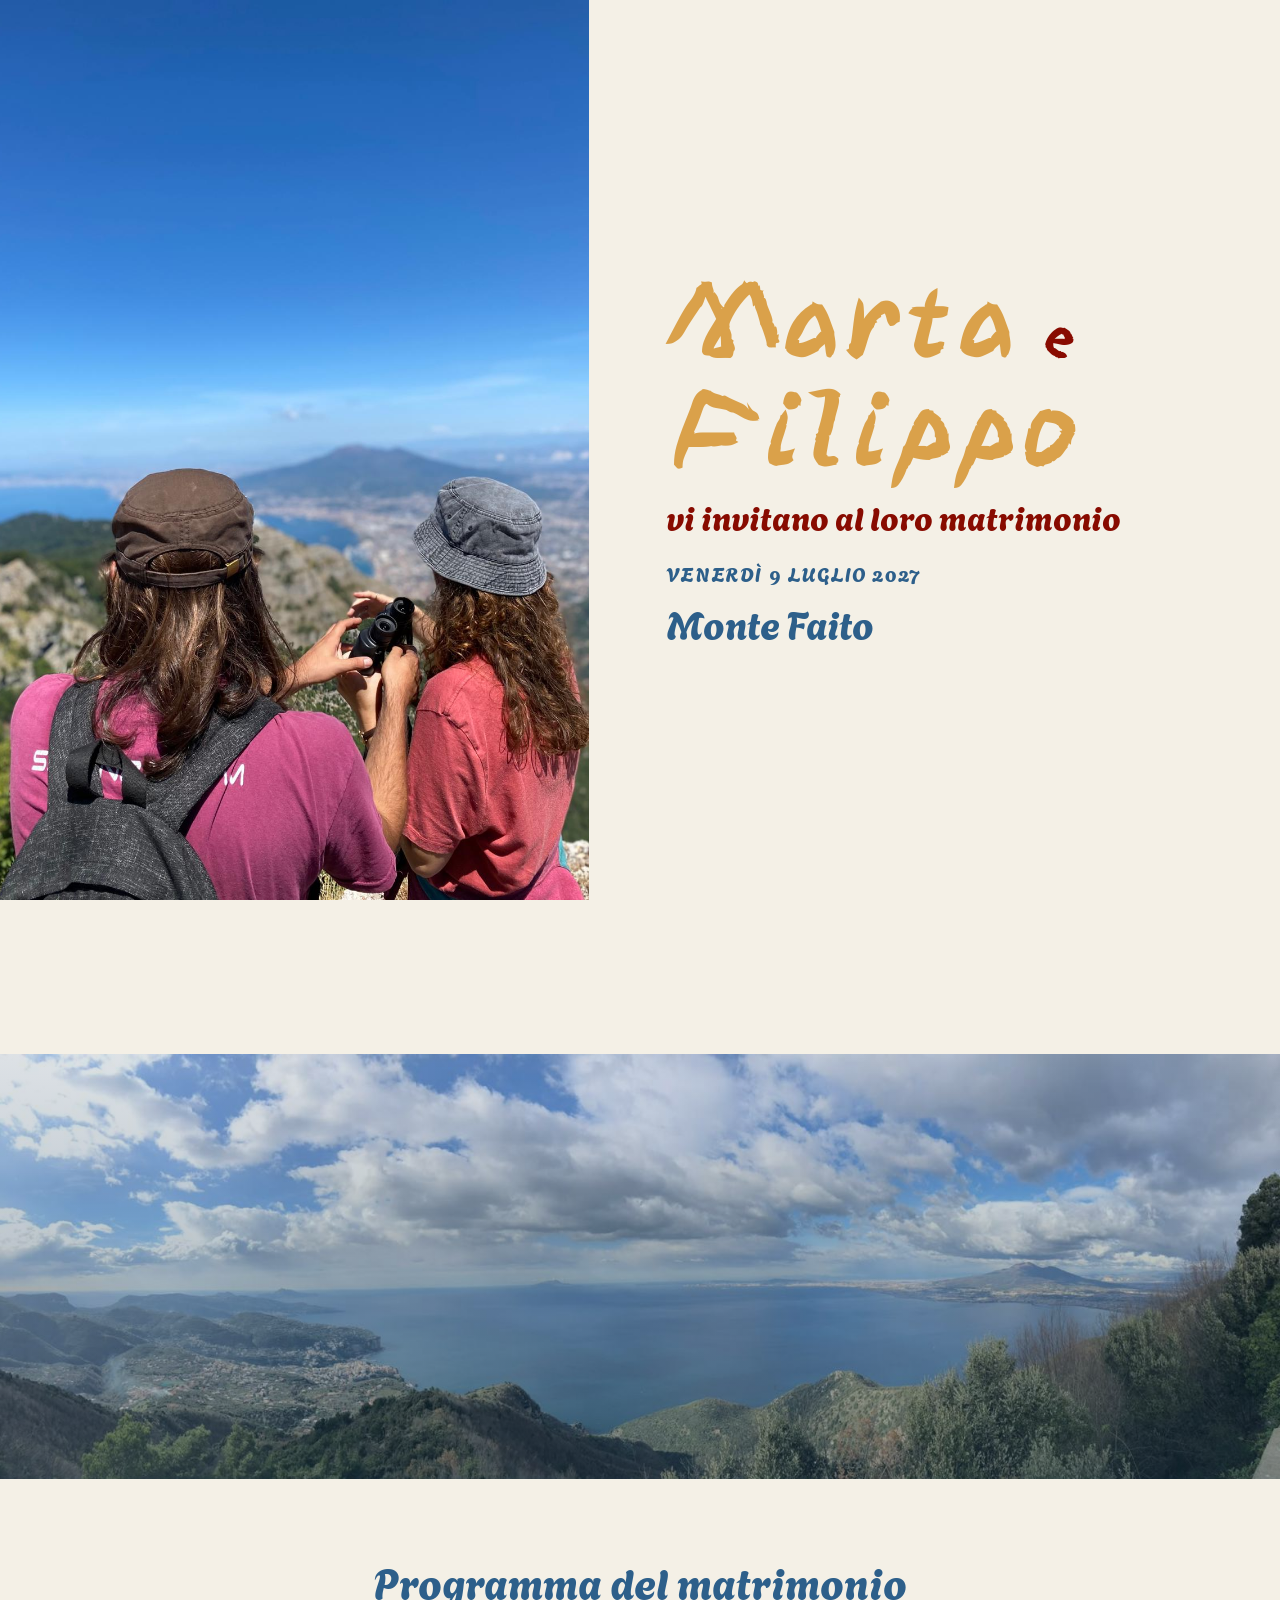
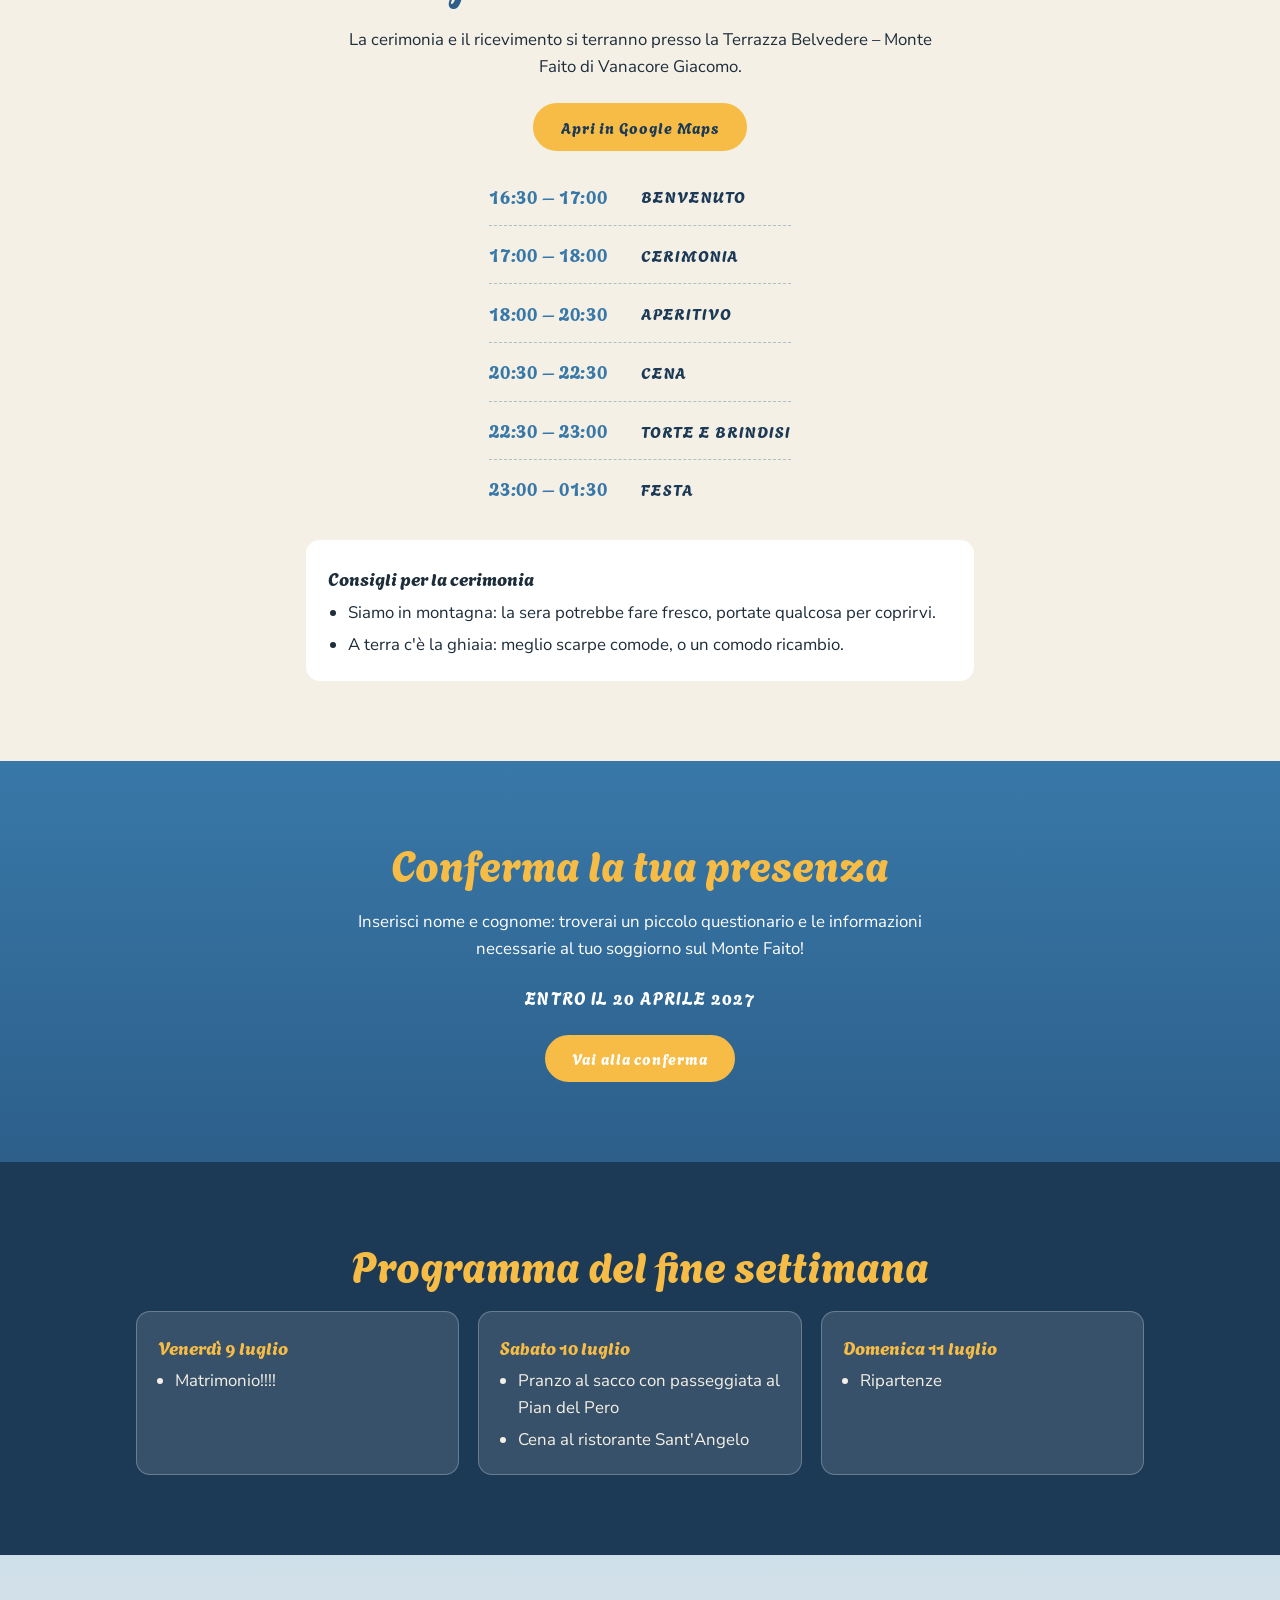
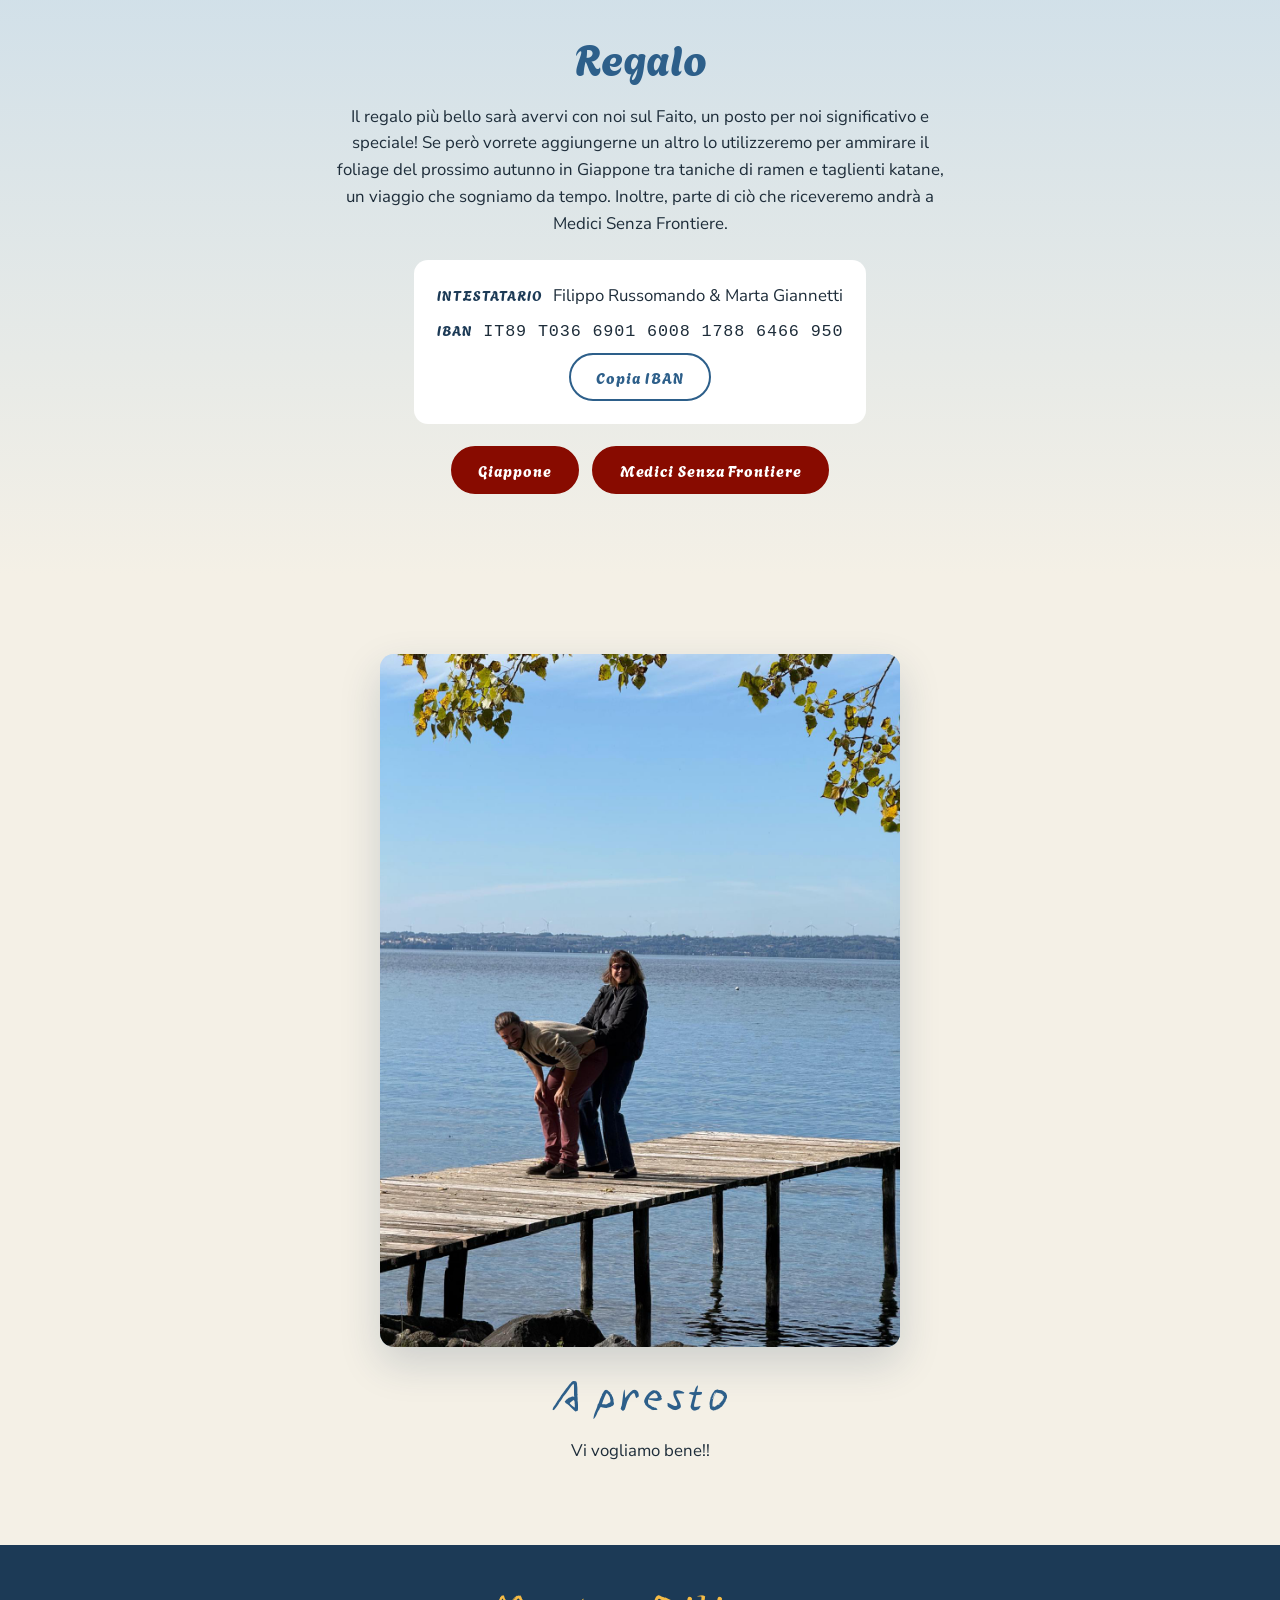
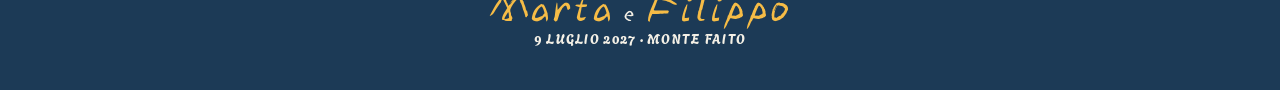
==== commit 747ad0df: "Aggiornamento sito Co-Authored-By: Claude Fable 5.1 <noreply@anthropic.com>" ====
--- a/index.html
+++ b/index.html
@@ -10,10 +10,10 @@
 <link rel="preconnect" href="https://fonts.googleapis.com">
 <link rel="preconnect" href="https://fonts.gstatic.com" crossorigin>
 <link rel="stylesheet" href="https://fonts.googleapis.com/css2?family=Yuji+Boku&family=Agbalumo&family=Nunito+Sans:ital,wght@0,400;0,600;0,800;1,400&display=swap">
-<link rel="stylesheet" href="stile.css?v=20261112122745">
+<link rel="stylesheet" href="stile.css?v=20261112123020">
 </head>
 <body>
 <div id="app"></div>
-<script src="landing.js?v=20261112122745"></script>
+<script src="landing.js?v=20261112123020"></script>
 </body>
 </html>
--- a/stile.css
+++ b/stile.css
@@ -115,7 +115,7 @@
 .foto { border-radius: var(--raggio); overflow: hidden; box-shadow: 0 16px 40px rgba(28,58,86,.18); aspect-ratio: 3 / 2; max-width: 100%; background: linear-gradient(135deg, var(--azzurro), var(--cielo)); display: grid; place-items: center; color: var(--carta); font-family: var(--font-info); letter-spacing: .1em; text-transform: uppercase; }
 .foto img { width: 100%; height: 100%; object-fit: cover; }
 .foto.verticale { aspect-ratio: 3 / 4; max-width: 420px; margin-inline: auto; }
-@media (min-width: 761px) { .sez-saluto .foto.verticale { max-width: clamp(640px, 48vw, 1100px); } }
+@media (min-width: 761px) { .sez-saluto .foto.verticale { max-width: clamp(520px, 30vw, 680px); } }
 .countdown { display: flex; justify-content: center; gap: clamp(.8rem, 4vw, 2rem); font-variant-numeric: tabular-nums; margin-top: .5rem; }
 .countdown div { display: grid; justify-items: center; min-width: 3.2rem; }
 .countdown b { font-family: var(--font-nomi); font-size: clamp(2.2rem, 7vw, 3.4rem); line-height: 1; color: var(--cielo); }
@@ -134,7 +134,7 @@
 
 /* ---- location: foto intera a tutta larghezza, scritta bianca sopra ---- */
 .sez-location { padding: 0; }
-@media (min-width: 761px) { .sez-location { padding-top: clamp(16rem, 26vw, 30rem); } }
+@media (min-width: 761px) { .sez-location { padding-top: clamp(8rem, 12vw, 13rem); } }
 .loc-foto { position: relative; width: 100%; }
 .loc-foto img { width: 100%; height: auto; display: block; }
 .loc-foto::after { content: ""; position: absolute; inset: 0; background: linear-gradient(180deg, rgba(28,58,86,.15), rgba(28,58,86,.45)); }
